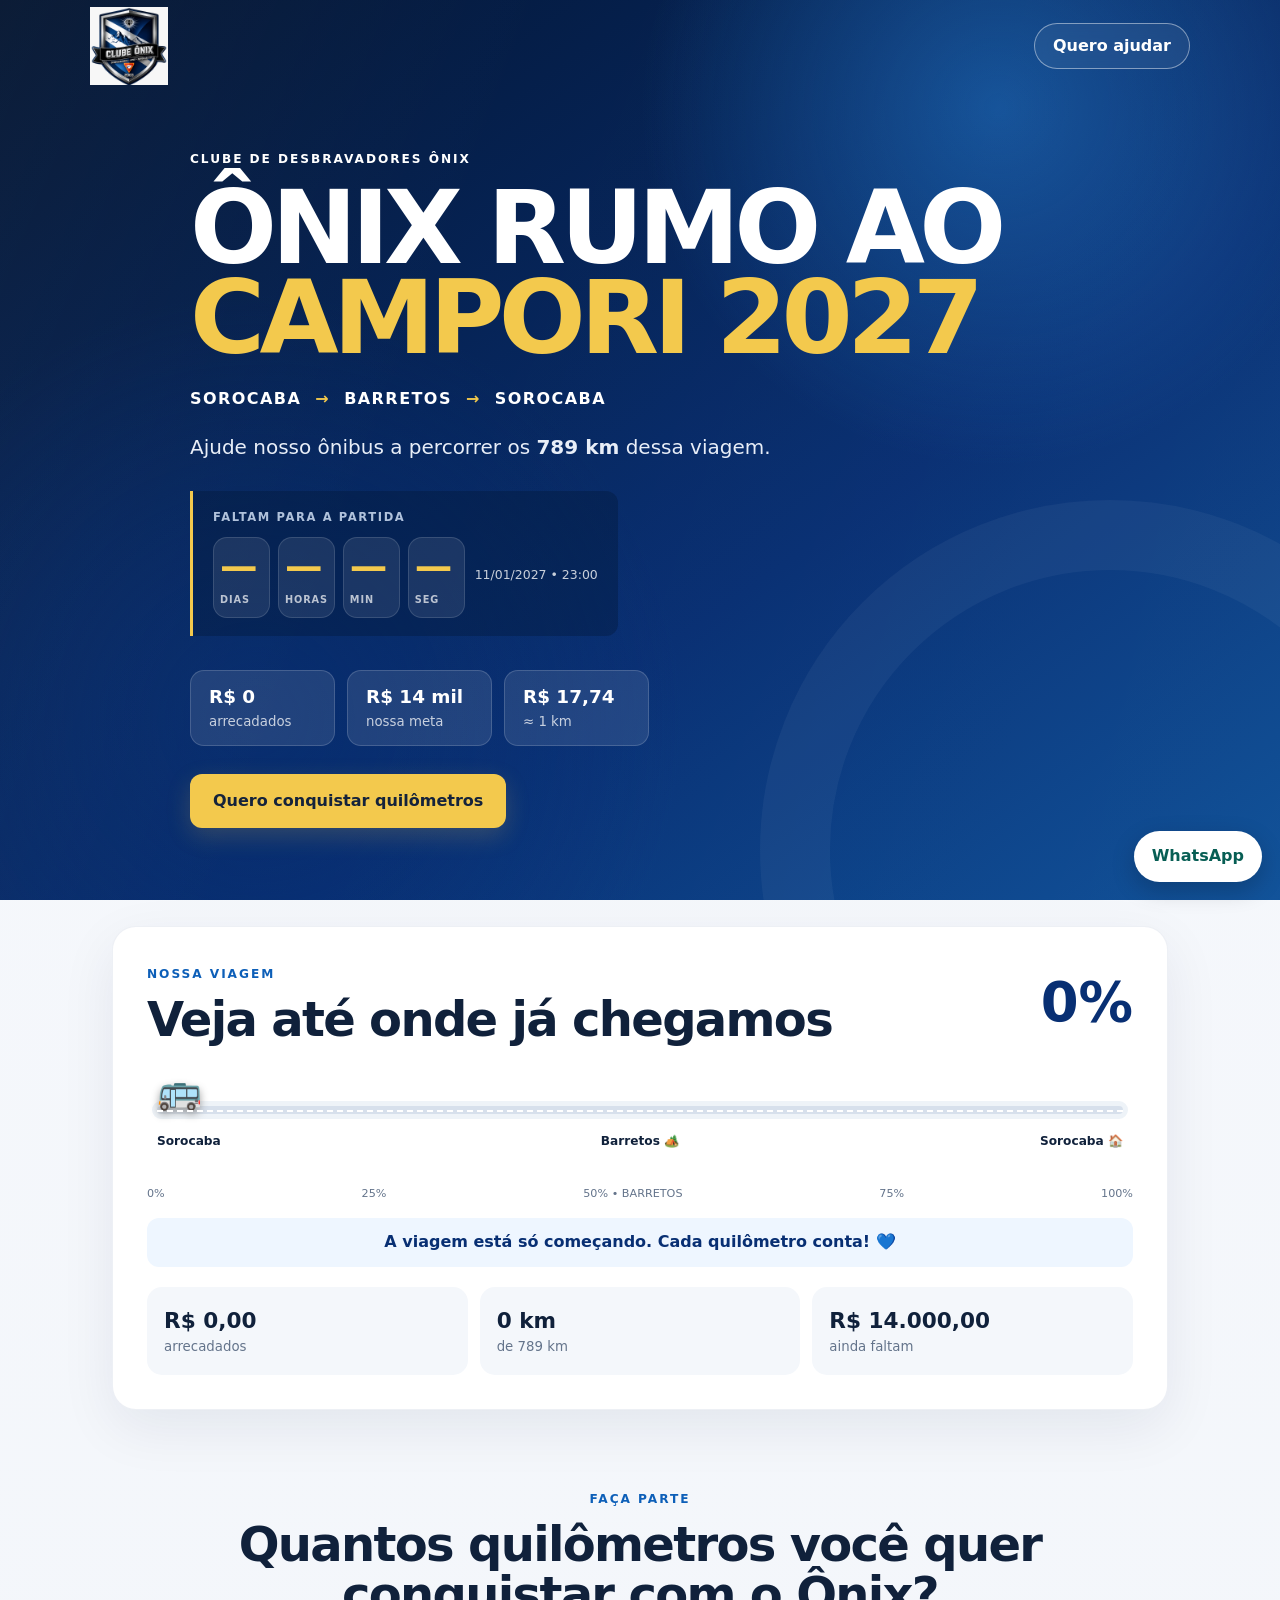
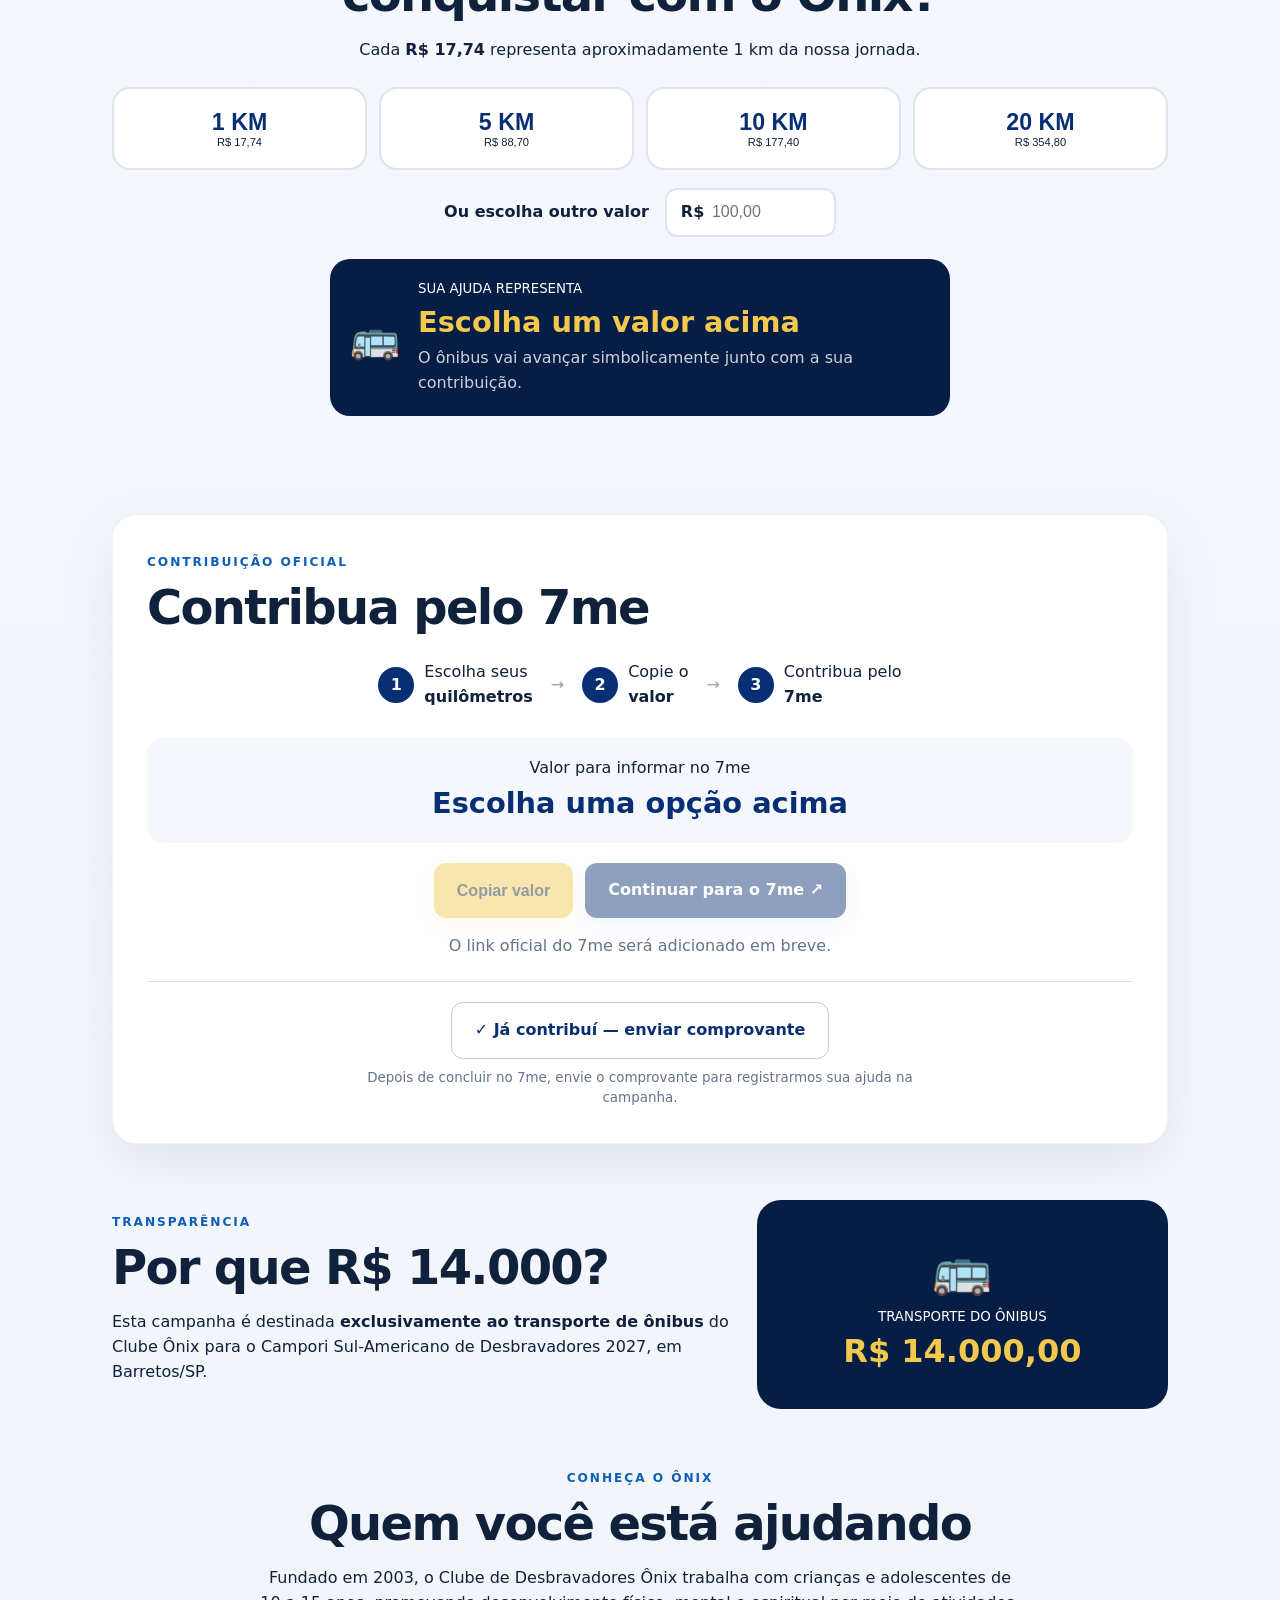
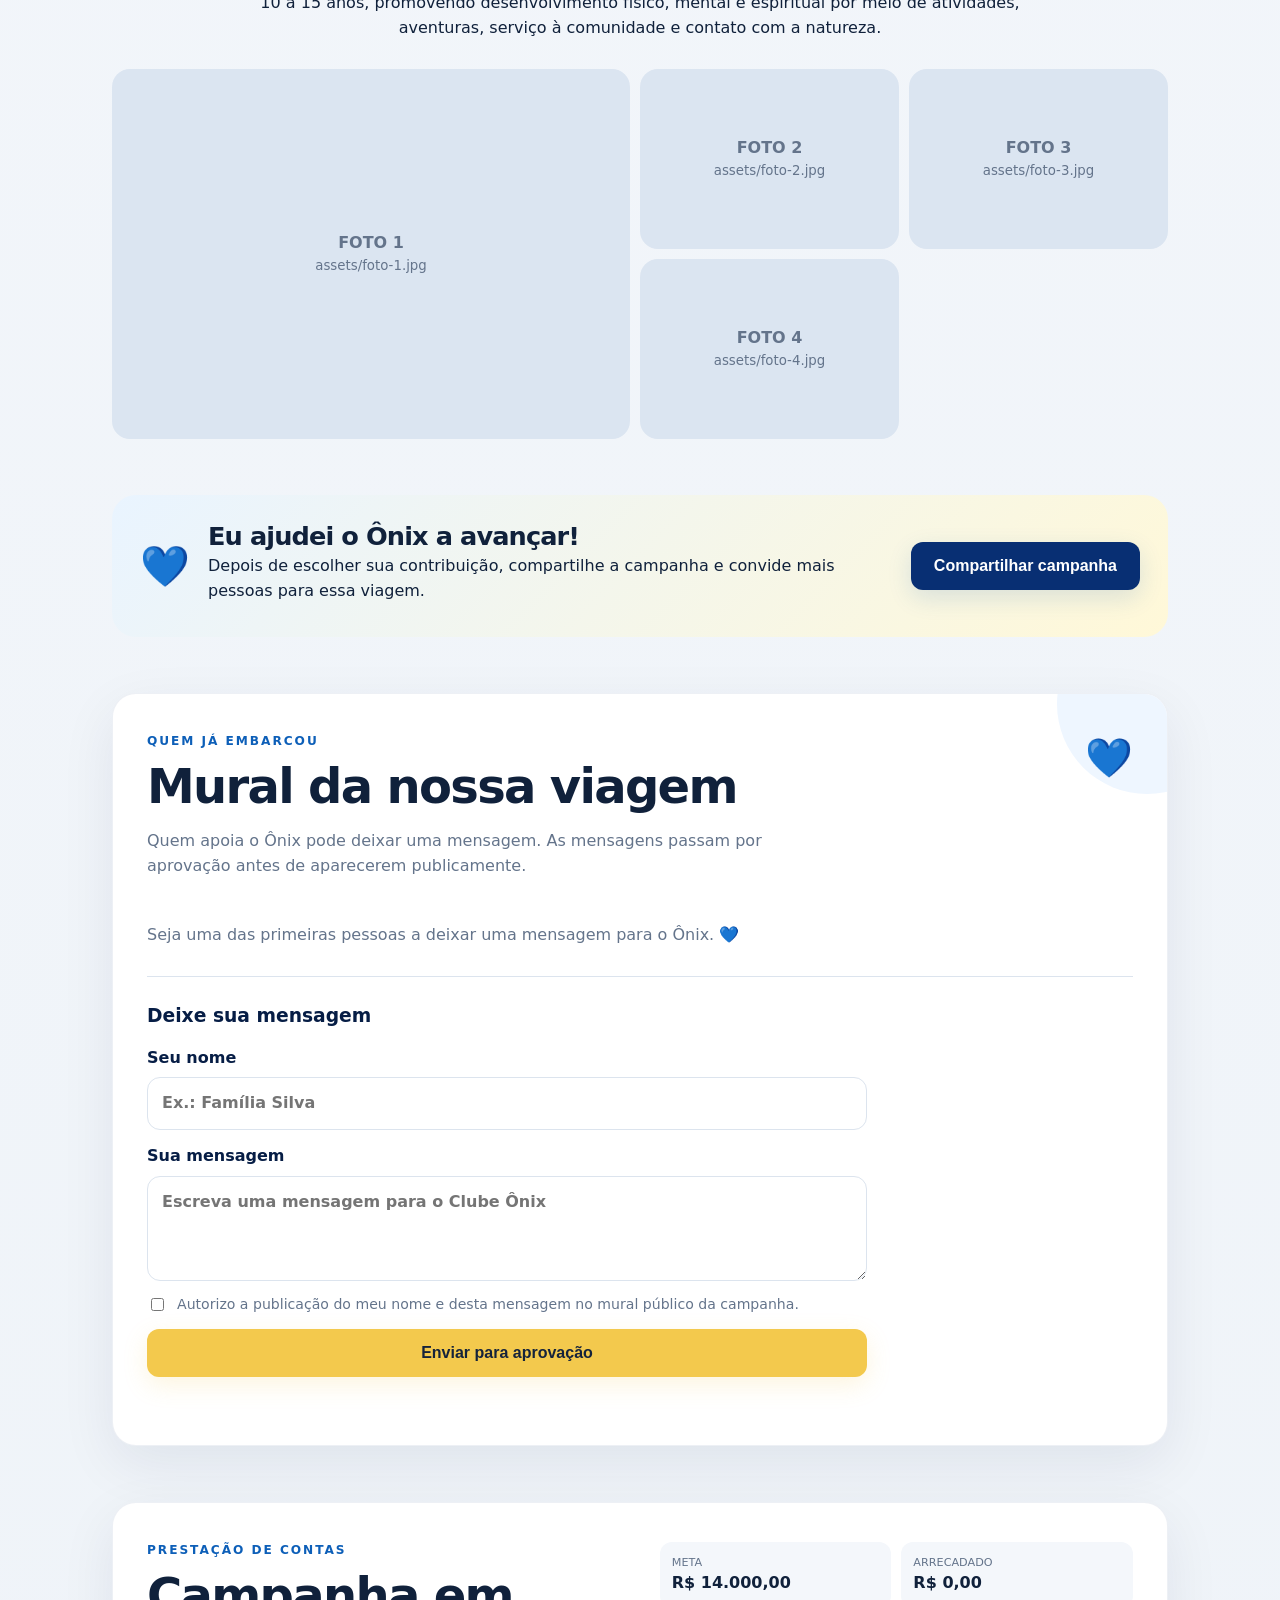
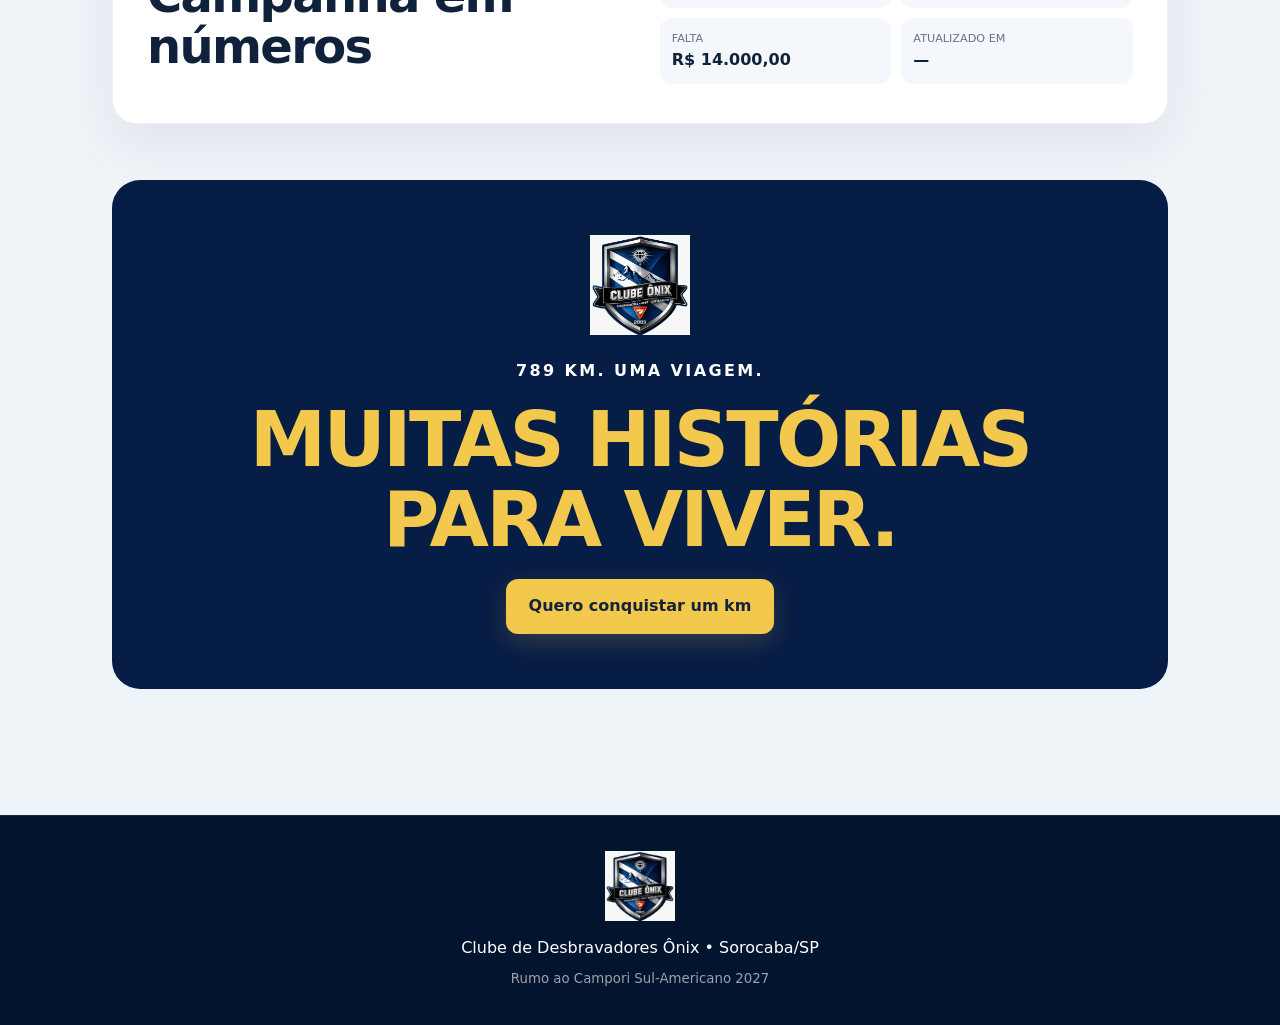
==== index.html @ e4b7aebc "Add files via upload" ====
<!doctype html>
<html lang="pt-BR"><head><meta charset="utf-8"><meta name="viewport" content="width=device-width,initial-scale=1">
<title>Ônix Rumo ao Campori 2027</title><meta name="description" content="Ajude o Clube de Desbravadores Ônix a conquistar os 789 km da viagem para o Campori Sul-Americano 2027.">
<meta property="og:title" content="Ônix Rumo ao Campori 2027"><meta property="og:description" content="Ajude nosso ônibus a conquistar 789 km até o Campori 2027."><meta property="og:type" content="website">
<link rel="stylesheet" href="style.css"></head><body>
<header class="hero">
  <nav><img src="assets/logo-onix.png" class="nav-logo" alt="Logo Clube Ônix"><a href="#ajudar" class="mini-btn">Quero ajudar</a></nav>
  <div class="hero-content"><p class="eyebrow">CLUBE DE DESBRAVADORES ÔNIX</p><h1>ÔNIX RUMO AO<br><span>CAMPORI 2027</span></h1><p class="route">SOROCABA <b>→</b> BARRETOS <b>→</b> SOROCABA</p><p class="lead">Ajude nosso ônibus a percorrer os <strong>789 km</strong> dessa viagem.</p>
  <div class="countdown countdown-live" aria-label="Contagem regressiva para a partida"><span>FALTAM PARA A PARTIDA</span><div class="countdown-grid"><div><strong id="countDays">—</strong><small>DIAS</small></div><div><strong id="countHours">—</strong><small>HORAS</small></div><div><strong id="countMinutes">—</strong><small>MIN</small></div><div><strong id="countSeconds">—</strong><small>SEG</small></div></div><p id="departureLabel">11/01/2027 • 23:00</p></div>
  <div class="hero-numbers"><div><strong id="heroRaised">R$ 0</strong><small>arrecadados</small></div><div><strong>R$ 14 mil</strong><small>nossa meta</small></div><div><strong>R$ 17,74</strong><small>≈ 1 km</small></div></div>
  <a class="btn" href="#ajudar">Quero conquistar quilômetros</a></div>
</header>
<main>
<section class="card journey"><div class="section-head"><div><span class="tag">NOSSA VIAGEM</span><h2>Veja até onde já chegamos</h2></div><strong id="pctBig">0%</strong></div>
  <div class="road-wrap"><div class="road"><div id="roadFill" class="road-fill"></div><span id="bus" class="bus">🚌</span><span class="pin start">Sorocaba</span><span class="pin middle">Barretos 🏕️</span><span class="pin end">Sorocaba 🏠</span></div></div>
  <div class="milestones"><span>0%</span><span>25%</span><span>50% • BARRETOS</span><span>75%</span><span>100%</span></div>
  <p id="milestoneMessage" class="milestone-message">A viagem está só começando. Cada quilômetro conta! 💙</p>
  <div class="stats"><div><b id="raised">R$ 0,00</b><small>arrecadados</small></div><div><b id="km">0 km</b><small>de 789 km</small></div><div><b id="remaining">R$ 14.000,00</b><small>ainda faltam</small></div></div>
</section>

<section id="ajudar" class="help"><span class="tag">FAÇA PARTE</span><h2>Quantos quilômetros você quer conquistar com o Ônix?</h2><p>Cada <strong>R$ 17,74</strong> representa aproximadamente 1 km da nossa jornada.</p>
<div class="options"><button data-value="17.74" data-km="1"><b>1 KM</b><small>R$ 17,74</small></button><button data-value="88.70" data-km="5"><b>5 KM</b><small>R$ 88,70</small></button><button data-value="177.40" data-km="10"><b>10 KM</b><small>R$ 177,40</small></button><button data-value="354.80" data-km="20"><b>20 KM</b><small>R$ 354,80</small></button></div>
<label class="custom-label">Ou escolha outro valor <span class="input-money">R$ <input id="custom" inputmode="decimal" type="number" min="1" step="0.01" placeholder="100,00"></span></label>
<div id="impactBox" class="impact-box"><span>🚌</span><div><small>SUA AJUDA REPRESENTA</small><strong id="impact">Escolha um valor acima</strong><p id="impactText">O ônibus vai avançar simbolicamente junto com a sua contribuição.</p></div></div>
</section>

<section class="card contribution"><span class="tag">CONTRIBUIÇÃO OFICIAL</span><h2>Contribua pelo 7me</h2><div class="three-steps"><div><b>1</b><span>Escolha seus<br><strong>quilômetros</strong></span></div><i>→</i><div><b>2</b><span>Copie o<br><strong>valor</strong></span></div><i>→</i><div><b>3</b><span>Contribua pelo<br><strong>7me</strong></span></div></div>
<div class="selected-contribution"><span>Valor para informar no 7me</span><strong id="selectedValue">Escolha uma opção acima</strong></div>
<div class="action-row"><button class="btn disabled" id="copyValue" disabled>Copiar valor</button><a class="btn secondary disabled-link" id="go7me" href="#" aria-disabled="true">Continuar para o 7me ↗</a></div><p id="sevenMeNotice" class="muted">O link oficial do 7me será adicionado em breve.</p>
<div class="post-contribution"><a class="btn proof-btn" id="proof" target="_blank">✓ Já contribuí — enviar comprovante</a><p>Depois de concluir no 7me, envie o comprovante para registrarmos sua ajuda na campanha.</p></div>
</section>

<section class="why"><div><span class="tag">TRANSPARÊNCIA</span><h2>Por que R$ 14.000?</h2><p>Esta campanha é destinada <strong>exclusivamente ao transporte de ônibus</strong> do Clube Ônix para o Campori Sul-Americano de Desbravadores 2027, em Barretos/SP.</p></div><div class="goal"><span>🚌</span><small>TRANSPORTE DO ÔNIBUS</small><strong>R$ 14.000,00</strong></div></section>

<section class="about"><span class="tag">CONHEÇA O ÔNIX</span><h2>Quem você está ajudando</h2><p>Fundado em 2003, o Clube de Desbravadores Ônix trabalha com crianças e adolescentes de 10 a 15 anos, promovendo desenvolvimento físico, mental e espiritual por meio de atividades, aventuras, serviço à comunidade e contato com a natureza.</p>
<div class="gallery">
  <figure><div class="photo-placeholder">FOTO 1<br><small>assets/foto-1.jpg</small></div><img src="assets/foto-1.jpg" alt="Atividade do Clube Ônix" onerror="this.style.display='none'"></figure>
  <figure><div class="photo-placeholder">FOTO 2<br><small>assets/foto-2.jpg</small></div><img src="assets/foto-2.jpg" alt="Desbravadores do Clube Ônix" onerror="this.style.display='none'"></figure>
  <figure><div class="photo-placeholder">FOTO 3<br><small>assets/foto-3.jpg</small></div><img src="assets/foto-3.jpg" alt="Momento do Clube Ônix" onerror="this.style.display='none'"></figure>
  <figure><div class="photo-placeholder">FOTO 4<br><small>assets/foto-4.jpg</small></div><img src="assets/foto-4.jpg" alt="Clube Ônix em atividade" onerror="this.style.display='none'"></figure>
</div></section>

<section class="share-card"><span>💙</span><div><h2>Eu ajudei o Ônix a avançar!</h2><p id="shareHelpText">Depois de escolher sua contribuição, compartilhe a campanha e convide mais pessoas para essa viagem.</p></div><button id="shareHelp" class="btn secondary">Compartilhar campanha</button></section>

<section class="supporters card"><div class="supporters-head"><div><span class="tag">QUEM JÁ EMBARCOU</span><h2>Mural da nossa viagem</h2><p>Quem apoia o Ônix pode deixar uma mensagem. As mensagens passam por aprovação antes de aparecerem publicamente.</p></div><span class="supporters-heart">💙</span></div>
<div id="supportersList" class="message-wall"></div><p id="supportersEmpty" class="muted supporters-empty">Seja uma das primeiras pessoas a deixar uma mensagem para o Ônix. 💙</p>
<div class="wall-form-wrap"><h3>Deixe sua mensagem</h3><form id="supporterForm" class="wall-form"><label>Seu nome<input id="supporterName" maxlength="60" required placeholder="Ex.: Família Silva"></label><label>Sua mensagem<textarea id="supporterMessage" maxlength="280" required placeholder="Escreva uma mensagem para o Clube Ônix"></textarea></label><label class="consent"><input id="supporterConsent" type="checkbox" required><span>Autorizo a publicação do meu nome e desta mensagem no mural público da campanha.</span></label><button class="btn" id="sendSupporterMessage" type="submit">Enviar para aprovação</button><p id="wallStatus" class="muted" role="status"></p></form></div></section>

<section class="accountability card"><div><span class="tag">PRESTAÇÃO DE CONTAS</span><h2>Campanha em números</h2></div><div class="account-grid"><p><small>META</small><b>R$ 14.000,00</b></p><p><small>ARRECADADO</small><b id="accountRaised">R$ 0,00</b></p><p><small>FALTA</small><b id="accountRemaining">R$ 14.000,00</b></p><p><small>ATUALIZADO EM</small><b id="updatedAt">—</b></p></div></section>

<section class="final"><img src="assets/logo-onix.png" alt="Logo Ônix"><p>789 KM. UMA VIAGEM.</p><h2>MUITAS HISTÓRIAS<br>PARA VIVER.</h2><a class="btn" href="#ajudar">Quero conquistar um km</a></section>
</main>
<footer><img src="assets/logo-onix.png" alt="Logo Ônix"><p>Clube de Desbravadores Ônix • Sorocaba/SP</p><a id="instagramLink" target="_blank"></a><small>Rumo ao Campori Sul-Americano 2027</small></footer>
<a class="sticky-help" href="#ajudar">🚌 Ajudar o Ônix</a><a id="wa" class="wa" target="_blank" aria-label="Falar pelo WhatsApp">WhatsApp</a>
<script src="config.js"></script><script src="script.js"></script></body></html>
---- style.css ----
:root{--blue:#082f73;--blue2:#0d5fb8;--navy:#061d45;--gold:#f3c94d;--bg:#f4f7fb;--text:#10213b;--muted:#64748b;--white:#fff;--radius:24px}*{box-sizing:border-box}html{scroll-behavior:smooth}body{margin:0;font-family:Inter,system-ui,-apple-system,Segoe UI,sans-serif;color:var(--text);background:var(--bg);line-height:1.55}a{text-decoration:none;color:inherit}.hero{min-height:680px;background:radial-gradient(circle at 80% 20%,#1672c9 0,transparent 32%),linear-gradient(145deg,var(--navy),var(--blue));color:#fff;padding:0 6% 72px;overflow:hidden;position:relative}.hero:after{content:"";position:absolute;width:560px;height:560px;border:70px solid rgba(255,255,255,.045);border-radius:50%;right:-180px;bottom:-300px}.hero nav{max-width:1100px;margin:auto;height:92px;display:flex;align-items:center;justify-content:space-between;position:relative;z-index:2}.nav-logo{width:78px;height:78px;object-fit:contain}.mini-btn{border:1px solid rgba(255,255,255,.45);padding:10px 18px;border-radius:999px;font-weight:700}.hero-content{max-width:1100px;margin:58px auto 0;position:relative;z-index:2}.eyebrow,.tag{font-size:.76rem;letter-spacing:.16em;font-weight:900}.hero h1{font-size:clamp(3rem,8vw,6.5rem);line-height:.88;margin:14px 0 24px;letter-spacing:-.055em}.hero h1 span{color:var(--gold)}.route{font-weight:800;letter-spacing:.09em}.route b{color:var(--gold);padding:0 7px}.lead{font-size:1.25rem;max-width:600px}.hero-numbers{display:flex;gap:12px;margin:28px 0;flex-wrap:wrap}.hero-numbers div{background:rgba(255,255,255,.1);border:1px solid rgba(255,255,255,.16);padding:12px 18px;border-radius:14px;min-width:145px}.hero-numbers strong,.hero-numbers small{display:block}.hero-numbers strong{font-size:1.15rem}.hero-numbers small{opacity:.75}.btn{display:inline-flex;justify-content:center;align-items:center;border:0;background:var(--gold);color:#15233b;padding:15px 23px;border-radius:12px;font-weight:900;cursor:pointer;font-size:1rem;transition:.2s}.btn:hover{transform:translateY(-2px)}.secondary{background:var(--blue);color:#fff}main{max-width:1100px;margin:-30px auto 0;padding:0 22px 70px;position:relative;z-index:3}section{margin:56px 0}.card{background:#fff;border-radius:var(--radius);padding:34px;box-shadow:0 12px 40px rgba(6,29,69,.08)}h2{font-size:clamp(1.9rem,4vw,3rem);line-height:1.05;margin:8px 0 18px;letter-spacing:-.035em}.tag{color:var(--blue2)}.section-head{display:flex;justify-content:space-between;gap:20px;align-items:flex-start}.section-head h2{margin-bottom:0}#pctBig{font-size:3.4rem;color:var(--blue)}.road-wrap{padding:55px 5px 36px}.road{height:18px;background:#d7e0ec;border-radius:20px;position:relative;border:5px solid #eef3f8}.road:after{content:"";position:absolute;left:0;right:0;top:50%;border-top:2px dashed #fff}.road-fill{height:100%;width:0;background:linear-gradient(90deg,var(--blue2),var(--gold));border-radius:20px;transition:width 1s}.bus{font-size:36px;position:absolute;top:-43px;left:0;transition:left 1s;filter:drop-shadow(0 4px 4px #999)}.pin{position:absolute;top:26px;font-size:.76rem;font-weight:800;white-space:nowrap}.pin.start{left:0}.pin.middle{left:50%;transform:translateX(-50%)}.pin.end{right:0}.milestones{display:flex;justify-content:space-between;color:var(--muted);font-size:.7rem;margin-top:30px}.milestone-message{text-align:center;background:#eef6ff;color:var(--blue);padding:12px;border-radius:12px;font-weight:800}.stats{display:grid;grid-template-columns:repeat(3,1fr);gap:12px;margin-top:20px}.stats div{background:var(--bg);padding:17px;border-radius:15px}.stats b,.stats small{display:block}.stats b{font-size:1.35rem}.stats small{color:var(--muted)}.help{text-align:center;padding:20px 0}.help>p{max-width:680px;margin:0 auto 25px}.options{display:grid;grid-template-columns:repeat(4,1fr);gap:12px}.options button{background:#fff;border:2px solid #dce5f0;border-radius:18px;padding:20px 10px;cursor:pointer;color:var(--text)}.options button:hover,.options button.selected{border-color:var(--blue2);background:#edf6ff}.options b,.options small{display:block}.options b{font-size:1.45rem;color:var(--blue)}.custom-label{display:flex;justify-content:center;align-items:center;gap:16px;margin:18px auto;font-weight:700}.input-money{background:#fff;border:2px solid #dce5f0;padding:10px 14px;border-radius:12px}.input-money input{border:0;outline:0;font-size:1rem;width:110px}.impact-box{max-width:620px;margin:22px auto;background:var(--navy);color:#fff;border-radius:20px;padding:20px;display:flex;text-align:left;gap:18px;align-items:center}.impact-box>span{font-size:2.5rem}.impact-box small,.impact-box strong{display:block}.impact-box strong{font-size:1.8rem;color:var(--gold)}.impact-box p{margin:2px 0 0;opacity:.8}.three-steps{display:flex;align-items:center;justify-content:center;gap:18px;margin:28px 0}.three-steps div{display:flex;gap:10px;align-items:center}.three-steps b{width:36px;height:36px;border-radius:50%;display:grid;place-items:center;background:var(--blue);color:#fff}.three-steps i{font-style:normal;color:#94a3b8}.selected-contribution{text-align:center;background:var(--bg);padding:18px;border-radius:16px;margin:20px 0}.selected-contribution span,.selected-contribution strong{display:block}.selected-contribution strong{font-size:1.8rem;color:var(--blue)}.action-row{display:flex;gap:12px;justify-content:center}.disabled,.disabled-link{opacity:.45;pointer-events:none}.muted{color:var(--muted);text-align:center}.text-link{display:block;text-align:center;color:var(--blue2);font-weight:800;margin-top:18px}.why{display:grid;grid-template-columns:1.5fr 1fr;gap:28px;align-items:center}.goal{background:var(--navy);color:#fff;padding:32px;border-radius:24px;text-align:center}.goal span,.goal small,.goal strong{display:block}.goal span{font-size:3rem}.goal strong{font-size:2rem;color:var(--gold)}.about{text-align:center}.about>p{max-width:760px;margin:0 auto 28px}.gallery{display:grid;grid-template-columns:2fr 1fr 1fr;grid-template-rows:180px 180px;gap:10px}.gallery figure{margin:0;position:relative;overflow:hidden;border-radius:18px;background:#dbe5f1}.gallery figure:first-child{grid-row:1/3}.gallery img{width:100%;height:100%;object-fit:cover;position:absolute;inset:0}.photo-placeholder{height:100%;display:grid;place-items:center;align-content:center;color:#64748b;font-weight:900}.photo-placeholder small{font-weight:500}.share-card{background:linear-gradient(135deg,#e9f4ff,#fff8d8);border-radius:24px;padding:28px;display:grid;grid-template-columns:auto 1fr auto;gap:18px;align-items:center}.share-card>span{font-size:2.5rem}.share-card h2{font-size:1.6rem;margin:0}.share-card p{margin:5px 0}.accountability{display:flex;justify-content:space-between;gap:30px;align-items:center}.account-grid{display:grid;grid-template-columns:repeat(2,1fr);gap:10px;min-width:48%}.account-grid p{background:var(--bg);padding:12px;border-radius:12px;margin:0}.account-grid small,.account-grid b{display:block}.account-grid small{color:var(--muted);font-size:.7rem}.final{text-align:center;background:var(--navy);color:#fff;border-radius:28px;padding:55px 20px}.final img{width:100px}.final p{letter-spacing:.15em;font-weight:800}.final h2{font-size:clamp(2.5rem,6vw,5rem);color:var(--gold)}footer{text-align:center;background:#03142f;color:#fff;padding:35px 20px}footer img{width:70px}footer p{margin:8px}footer a{color:var(--gold);font-weight:700}footer small{display:block;margin-top:8px;opacity:.6}.wa{position:fixed;right:18px;bottom:18px;background:#fff;color:#075e54;border-radius:999px;padding:13px 18px;font-weight:900;box-shadow:0 8px 25px #0003;z-index:20}@media(max-width:700px){.hero{min-height:650px;padding:0 20px 58px}.hero nav{height:80px}.nav-logo{width:64px;height:64px}.hero-content{margin-top:35px}.hero h1{font-size:3.4rem}.hero-numbers{display:grid;grid-template-columns:1fr 1fr}.hero-numbers div:last-child{grid-column:1/3}.card{padding:22px}main{padding:0 14px 55px}.section-head{align-items:center}#pctBig{font-size:2.2rem}.stats{grid-template-columns:1fr}.milestones span:nth-child(2),.milestones span:nth-child(4){display:none}.options{grid-template-columns:1fr 1fr}.custom-label{flex-direction:column;gap:8px}.three-steps{gap:7px}.three-steps i{display:none}.three-steps div{flex-direction:column;gap:5px;text-align:center;font-size:.75rem}.action-row{flex-direction:column}.why{grid-template-columns:1fr}.gallery{grid-template-columns:1fr 1fr;grid-template-rows:220px 150px 150px}.gallery figure:first-child{grid-column:1/3;grid-row:auto}.share-card{grid-template-columns:auto 1fr}.share-card .btn{grid-column:1/3}.accountability{display:block}.account-grid{margin-top:20px}.route{font-size:.8rem}.pin{font-size:.62rem}.wa{font-size:.85rem}}
@media(prefers-reduced-motion:reduce){*{scroll-behavior:auto!important;transition:none!important}}

/* V3 — acabamento elegante, contagem regressiva e mural */
:root{--ink:#0b1730;--line:#dce4ee;--soft:#f8fafc}
body{background:linear-gradient(180deg,#f6f8fc 0%,#eef3f8 100%)}
.hero{background:radial-gradient(circle at 78% 12%,rgba(33,121,205,.52),transparent 28%),radial-gradient(circle at 20% 80%,rgba(8,47,115,.65),transparent 34%),linear-gradient(145deg,#03142f,#082f73 62%,#0c4f98)}
.hero:before{content:"";position:absolute;inset:0;background:linear-gradient(110deg,rgba(255,255,255,.035),transparent 35%,rgba(255,255,255,.025));pointer-events:none}
.hero-content{max-width:900px}.hero h1{max-width:850px}.lead{color:#e8eef8}.mini-btn{backdrop-filter:blur(8px);background:rgba(255,255,255,.06)}
.countdown{display:inline-grid;grid-template-columns:auto auto;align-items:baseline;column-gap:10px;margin:8px 0 6px;padding:11px 16px;border-left:3px solid var(--gold);background:rgba(3,20,47,.32);border-radius:0 12px 12px 0}.countdown span{grid-column:1/3;font-size:.64rem;letter-spacing:.18em;font-weight:900;color:#dbeafe}.countdown strong{font-size:2rem;line-height:1;color:var(--gold)}.countdown small{font-weight:700;color:#fff}
.card{border:1px solid rgba(8,47,115,.07);box-shadow:0 18px 55px rgba(6,29,69,.075)}
.btn{box-shadow:0 8px 24px rgba(243,201,77,.18)}.secondary{box-shadow:0 8px 24px rgba(13,95,184,.14)}
.post-contribution{margin-top:22px;padding-top:20px;border-top:1px solid var(--line);text-align:center}.proof-btn{background:#fff;color:var(--blue);border:1px solid #b8c9dd;box-shadow:none}.post-contribution p{font-size:.84rem;color:var(--muted);margin:9px auto 0;max-width:560px}
.supporters{overflow:hidden;position:relative}.supporters:after{content:"";position:absolute;width:180px;height:180px;border-radius:50%;background:#eef6ff;right:-70px;top:-80px;z-index:0}.supporters-head{display:flex;justify-content:space-between;align-items:flex-start;gap:20px;position:relative;z-index:1}.supporters-head p{max-width:650px;color:var(--muted);margin-bottom:0}.supporters-heart{font-size:2.4rem}.supporters-list{display:flex;flex-wrap:wrap;gap:10px;margin-top:24px;position:relative;z-index:1}.supporters-list span{padding:10px 14px;border:1px solid #d7e2ef;border-radius:999px;background:#f8fbff;font-weight:750;color:#24436d}.supporters-empty{text-align:left;margin:22px 0 0}
.sticky-help{display:none}
.why,.accountability,.share-card,.contribution{position:relative}
footer{border-top:1px solid rgba(255,255,255,.08)}
@media(max-width:700px){.countdown{margin-top:2px}.countdown strong{font-size:1.7rem}.hero{min-height:690px}.hero-numbers{margin-top:18px}.sticky-help{display:flex;position:fixed;left:14px;right:14px;bottom:12px;height:52px;align-items:center;justify-content:center;background:var(--gold);color:#13233e;border-radius:15px;font-weight:950;box-shadow:0 10px 32px rgba(3,20,47,.3);z-index:30}.wa{display:none}.supporters-head{align-items:center}.supporters-heart{font-size:2rem}footer{padding-bottom:88px}.card{border-radius:20px}.hero h1{letter-spacing:-.045em}}


/* V4 — contador ao vivo + mural colaborativo */
.countdown-live{max-width:620px;padding:18px 20px!important}
.countdown-live>span{display:block;letter-spacing:.14em;font-size:.72rem;font-weight:800;opacity:.8;margin-bottom:10px}
.countdown-grid{display:grid;grid-template-columns:repeat(4,1fr);gap:8px}
.countdown-grid>div{background:rgba(255,255,255,.09);border:1px solid rgba(255,255,255,.13);border-radius:14px;padding:10px 6px}
.countdown-grid strong{display:block;font-size:clamp(1.45rem,5vw,2.35rem);line-height:1;font-variant-numeric:tabular-nums}
.countdown-grid small{display:block;margin-top:7px;font-size:.61rem;letter-spacing:.09em;opacity:.7}
#departureLabel{margin:10px 0 0;font-size:.78rem;opacity:.78}
.message-wall{display:grid;grid-template-columns:repeat(2,minmax(0,1fr));gap:14px;margin-top:22px}
.wall-message{padding:18px;border:1px solid var(--line);border-radius:16px;background:rgba(255,255,255,.7)}
.wall-message strong{display:block;color:var(--navy);margin-bottom:7px}
.wall-message p{margin:0;line-height:1.55;color:var(--muted)}
.wall-form-wrap{margin-top:28px;padding-top:24px;border-top:1px solid var(--line)}
.wall-form-wrap h3{margin:0 0 16px;color:var(--navy)}
.wall-form{display:grid;gap:14px;max-width:720px}
.wall-form label:not(.consent){display:grid;gap:7px;font-weight:700;color:var(--navy)}
.wall-form input[type=text],.wall-form input:not([type]),.wall-form textarea{width:100%;box-sizing:border-box;border:1px solid var(--line);border-radius:13px;padding:13px 14px;font:inherit;background:#fff;color:var(--navy);outline:none}
.wall-form textarea{min-height:105px;resize:vertical}
.wall-form input:focus,.wall-form textarea:focus{border-color:#315e8d;box-shadow:0 0 0 3px rgba(49,94,141,.12)}
.consent{display:flex;gap:10px;align-items:flex-start;font-size:.88rem;line-height:1.4;color:var(--muted)}
.consent input{margin-top:3px}
#wallStatus{min-height:1.3em;margin:0}
@media(max-width:680px){.message-wall{grid-template-columns:1fr}.countdown-live{padding:14px!important}.countdown-grid{gap:5px}.countdown-grid>div{border-radius:11px;padding:9px 3px}.countdown-grid small{font-size:.52rem}}
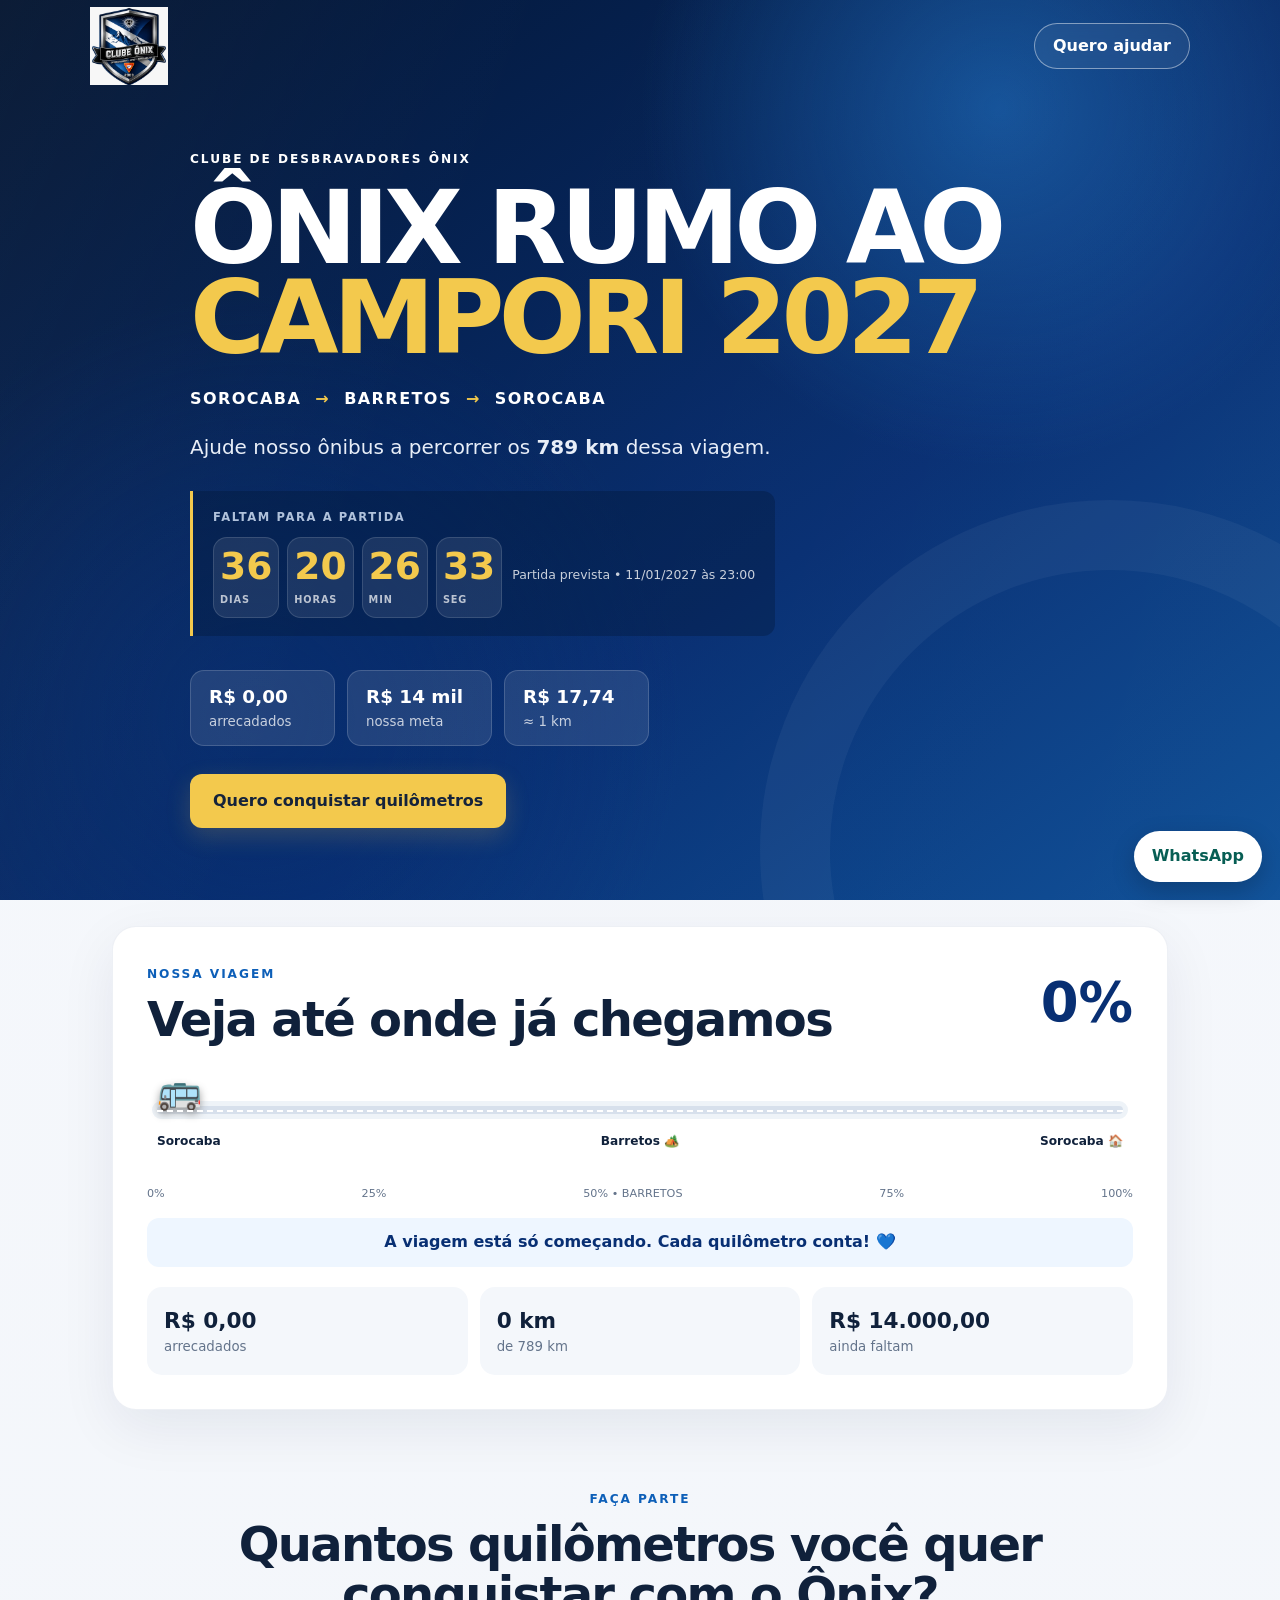
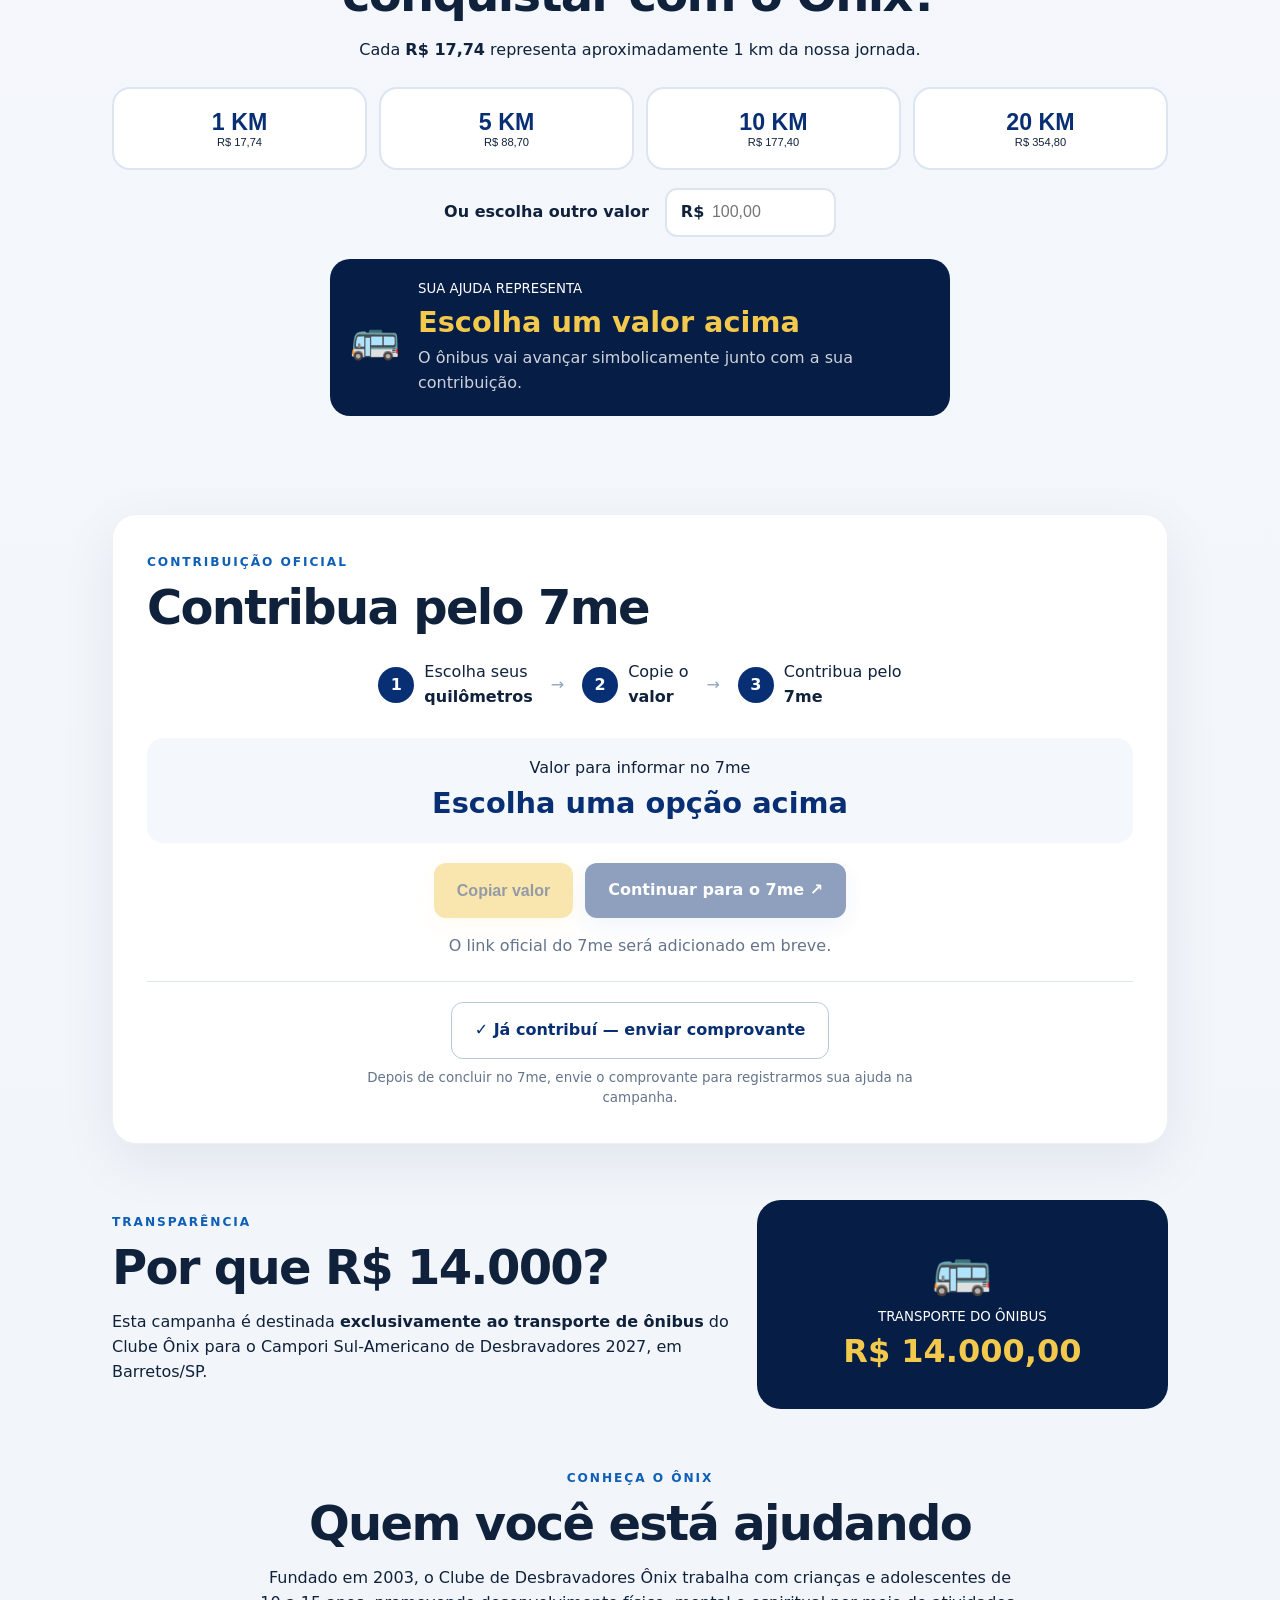
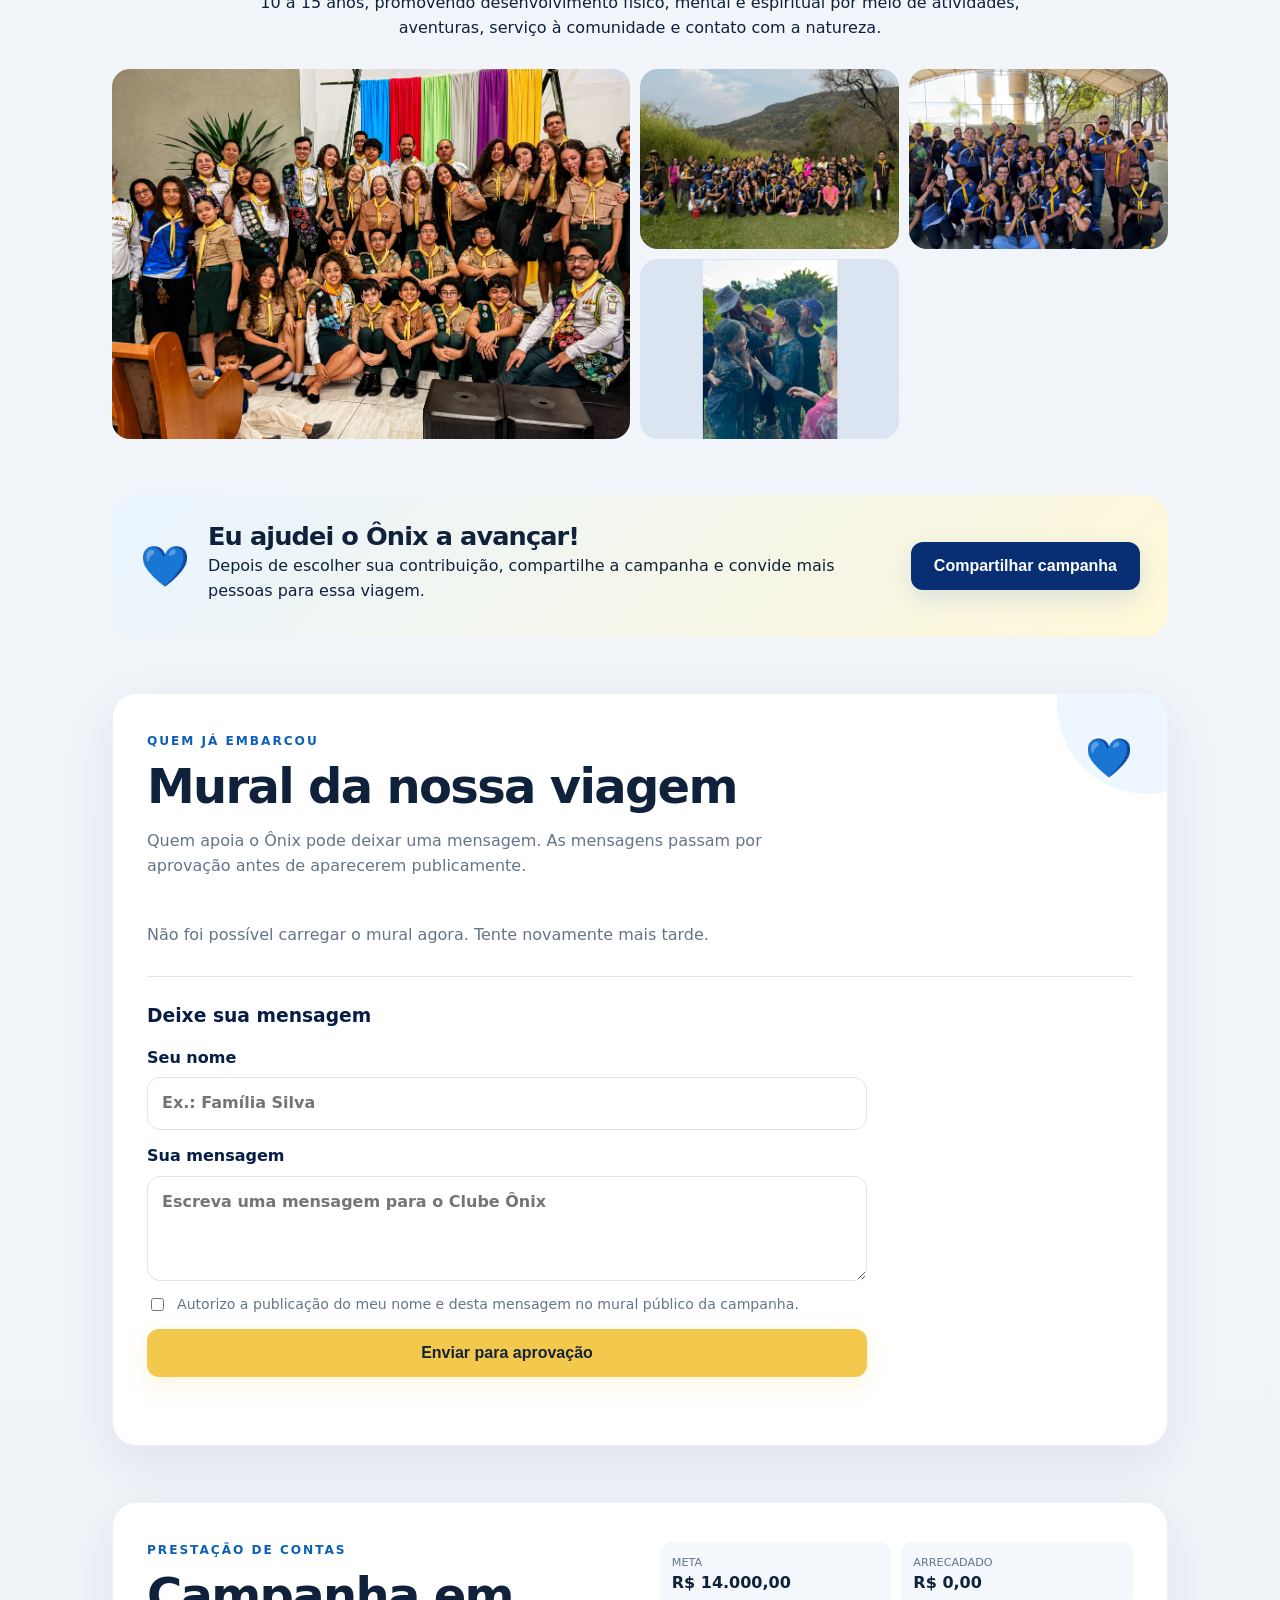
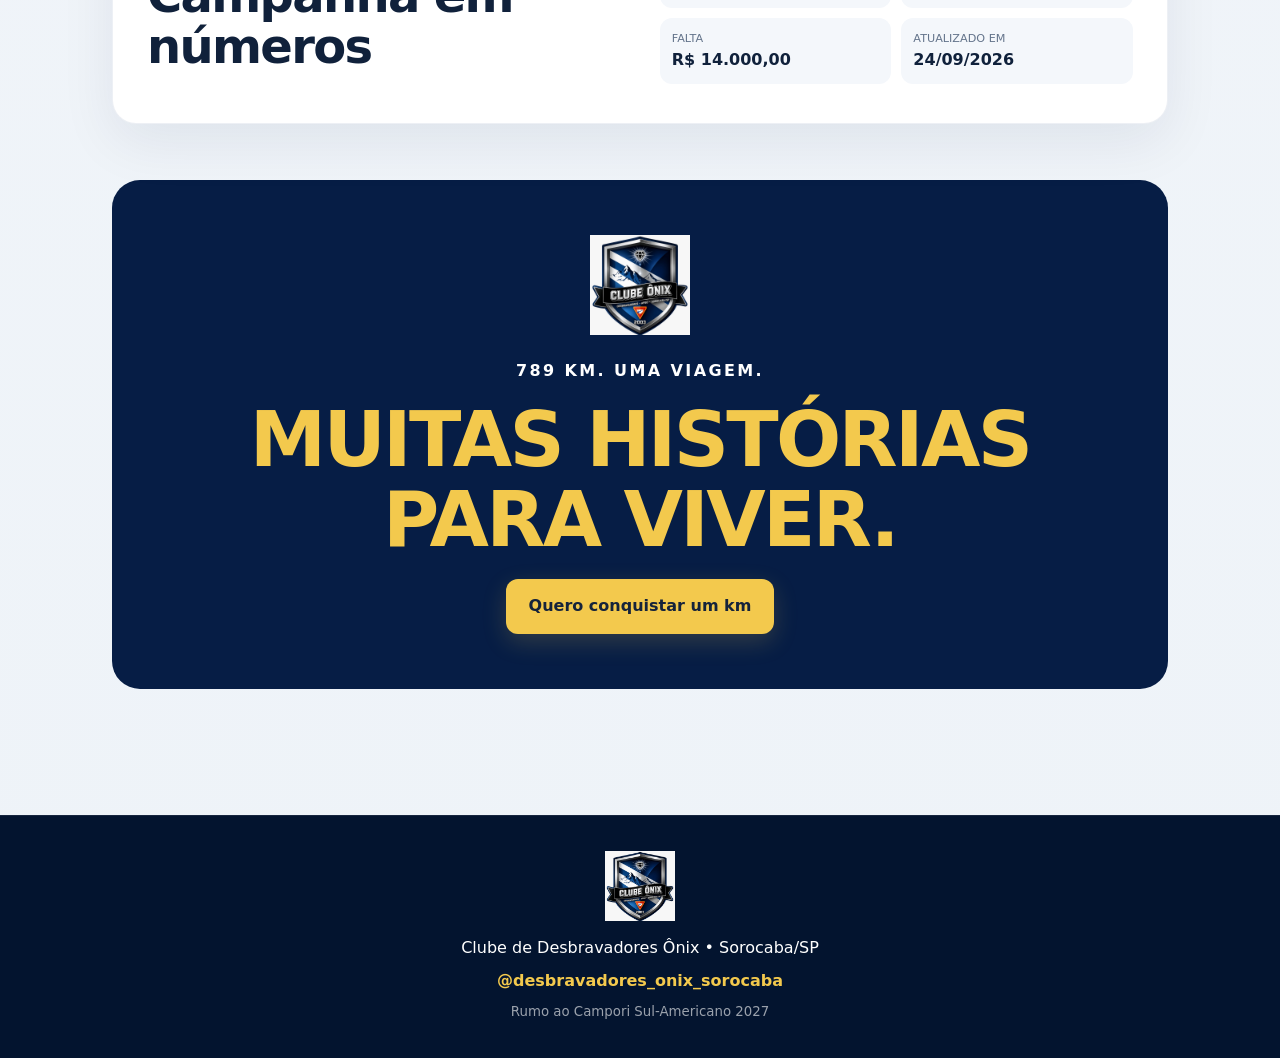
==== commit 5796e5fa: "Update index.html" ====
--- a/index.html
+++ b/index.html
@@ -34,10 +34,10 @@
 
 <section class="about"><span class="tag">CONHEÇA O ÔNIX</span><h2>Quem você está ajudando</h2><p>Fundado em 2003, o Clube de Desbravadores Ônix trabalha com crianças e adolescentes de 10 a 15 anos, promovendo desenvolvimento físico, mental e espiritual por meio de atividades, aventuras, serviço à comunidade e contato com a natureza.</p>
 <div class="gallery">
-  <figure><div class="photo-placeholder">FOTO 1<br><small>assets/foto-1.jpg</small></div><img src="assets/foto-1.jpg" alt="Atividade do Clube Ônix" onerror="this.style.display='none'"></figure>
-  <figure><div class="photo-placeholder">FOTO 2<br><small>assets/foto-2.jpg</small></div><img src="assets/foto-2.jpg" alt="Desbravadores do Clube Ônix" onerror="this.style.display='none'"></figure>
-  <figure><div class="photo-placeholder">FOTO 3<br><small>assets/foto-3.jpg</small></div><img src="assets/foto-3.jpg" alt="Momento do Clube Ônix" onerror="this.style.display='none'"></figure>
-  <figure><div class="photo-placeholder">FOTO 4<br><small>assets/foto-4.jpg</small></div><img src="assets/foto-4.jpg" alt="Clube Ônix em atividade" onerror="this.style.display='none'"></figure>
+  <figure><div class="photo-placeholder">FOTO 1<br><small>assets/foto-1.png</small></div><img src="assets/foto-1.png" alt="Atividade do Clube Ônix" onerror="this.style.display='none'"></figure>
+  <figure><div class="photo-placeholder">FOTO 2<br><small>assets/foto-2.png</small></div><img src="assets/foto-2.png" alt="Desbravadores do Clube Ônix" onerror="this.style.display='none'"></figure>
+  <figure><div class="photo-placeholder">FOTO 3<br><small>assets/foto-3.png</small></div><img src="assets/foto-3.png" alt="Momento do Clube Ônix" onerror="this.style.display='none'"></figure>
+  <figure><div class="photo-placeholder">FOTO 4<br><small>assets/foto-4.png</small></div><img src="assets/foto-4.png" alt="Clube Ônix em atividade" onerror="this.style.display='none'"></figure>
 </div></section>
 
 <section class="share-card"><span>💙</span><div><h2>Eu ajudei o Ônix a avançar!</h2><p id="shareHelpText">Depois de escolher sua contribuição, compartilhe a campanha e convide mais pessoas para essa viagem.</p></div><button id="shareHelp" class="btn secondary">Compartilhar campanha</button></section>
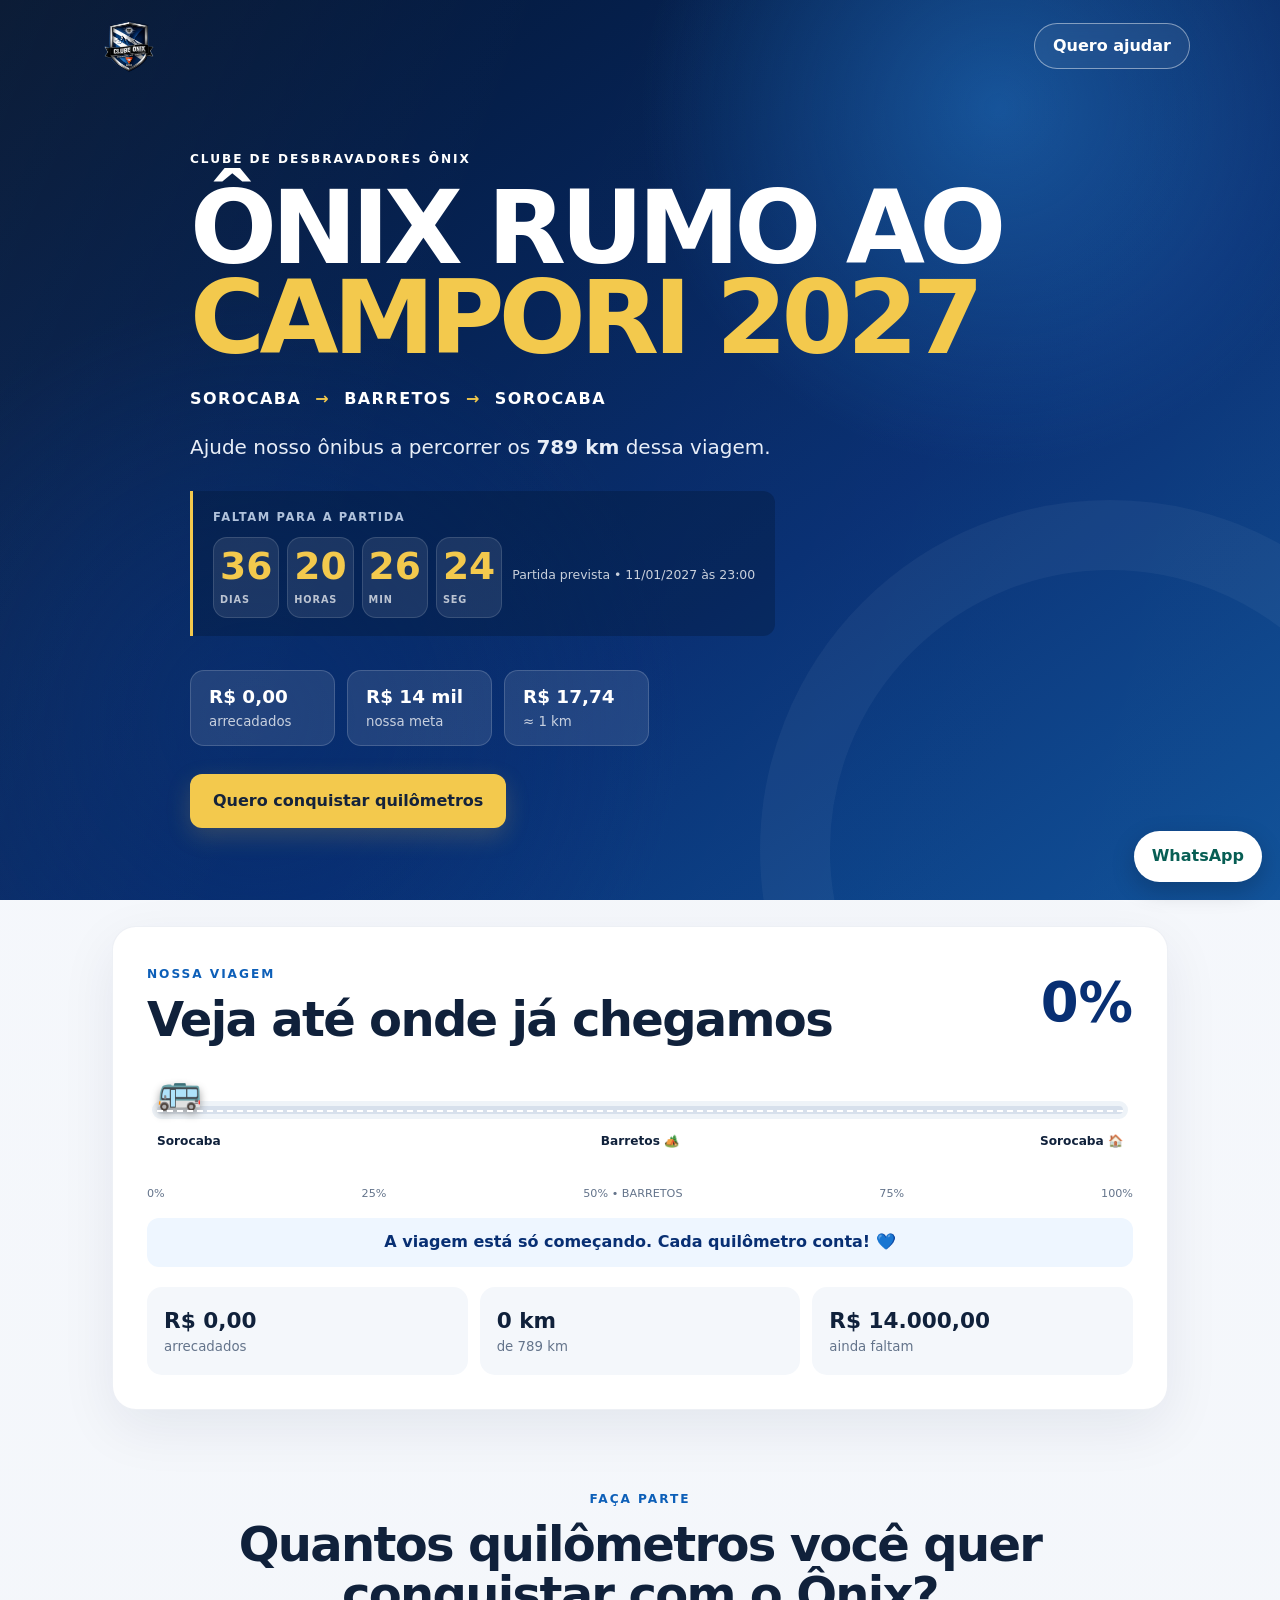
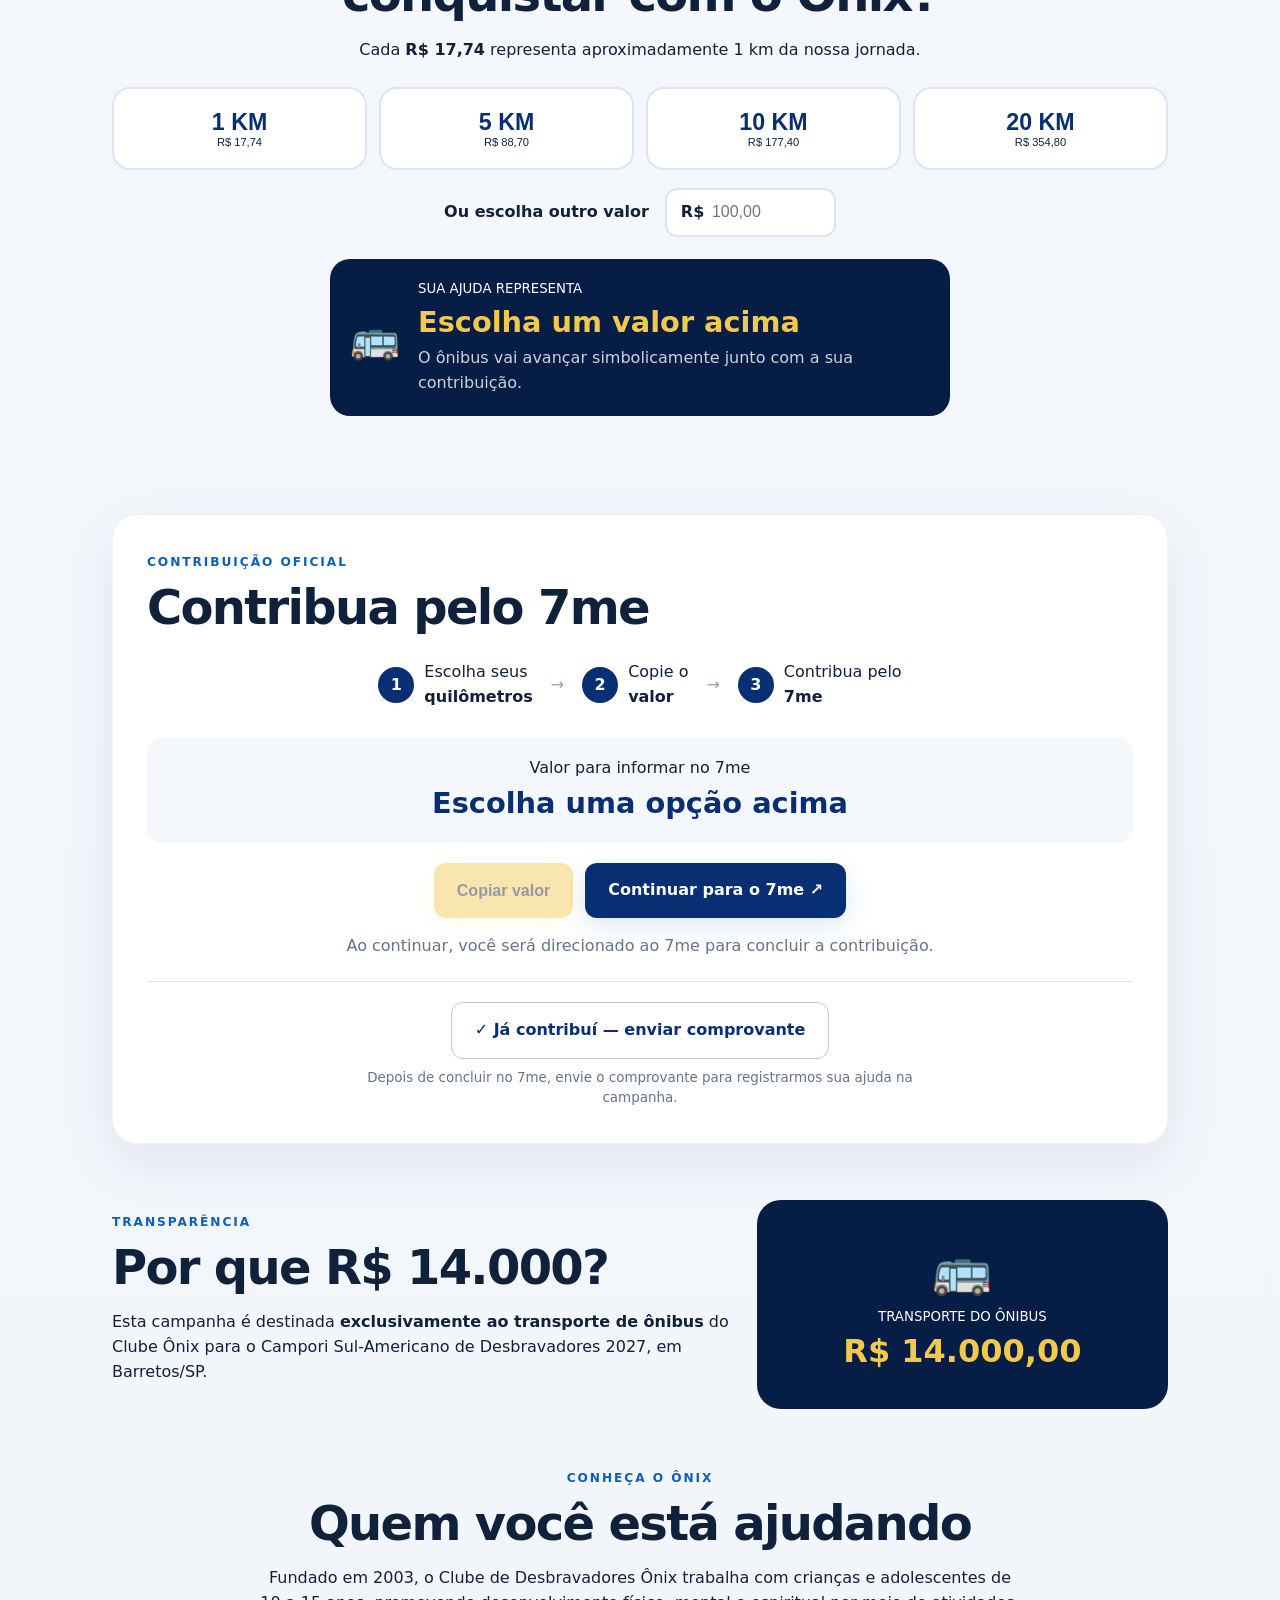
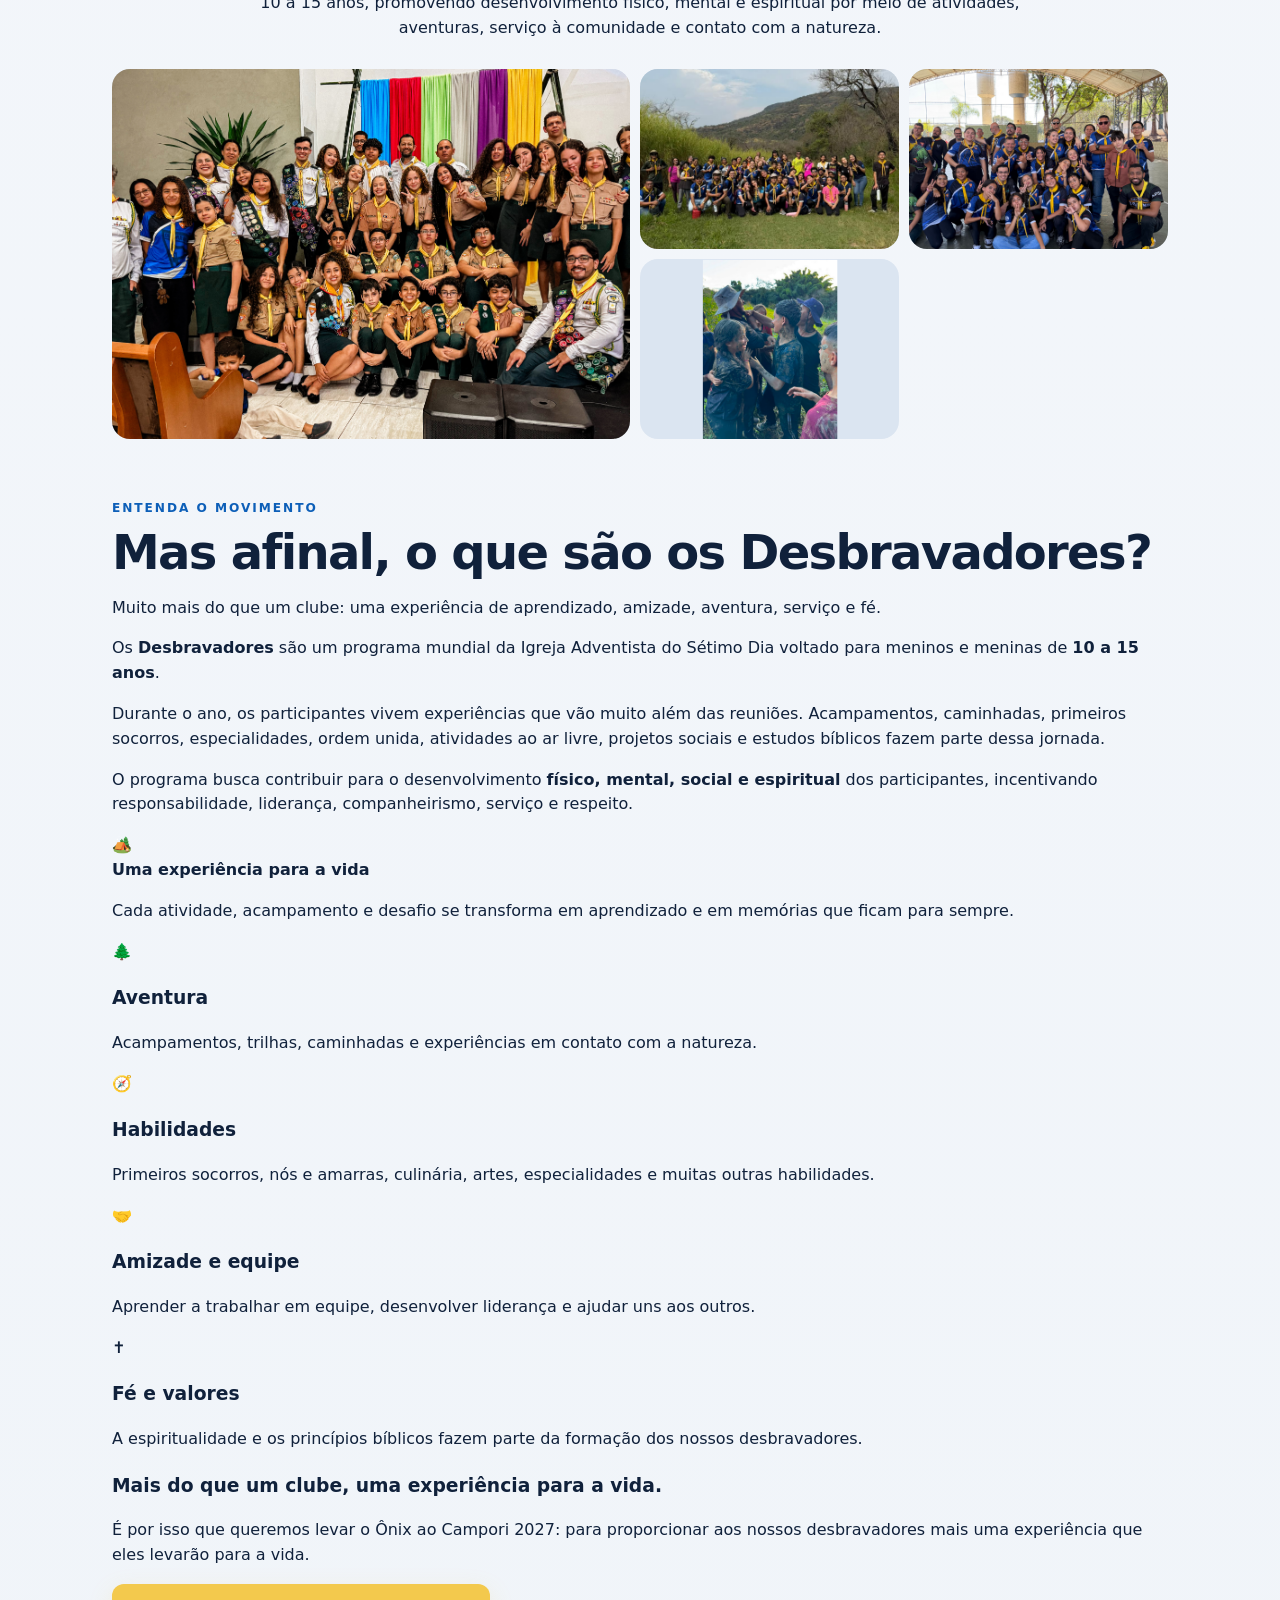
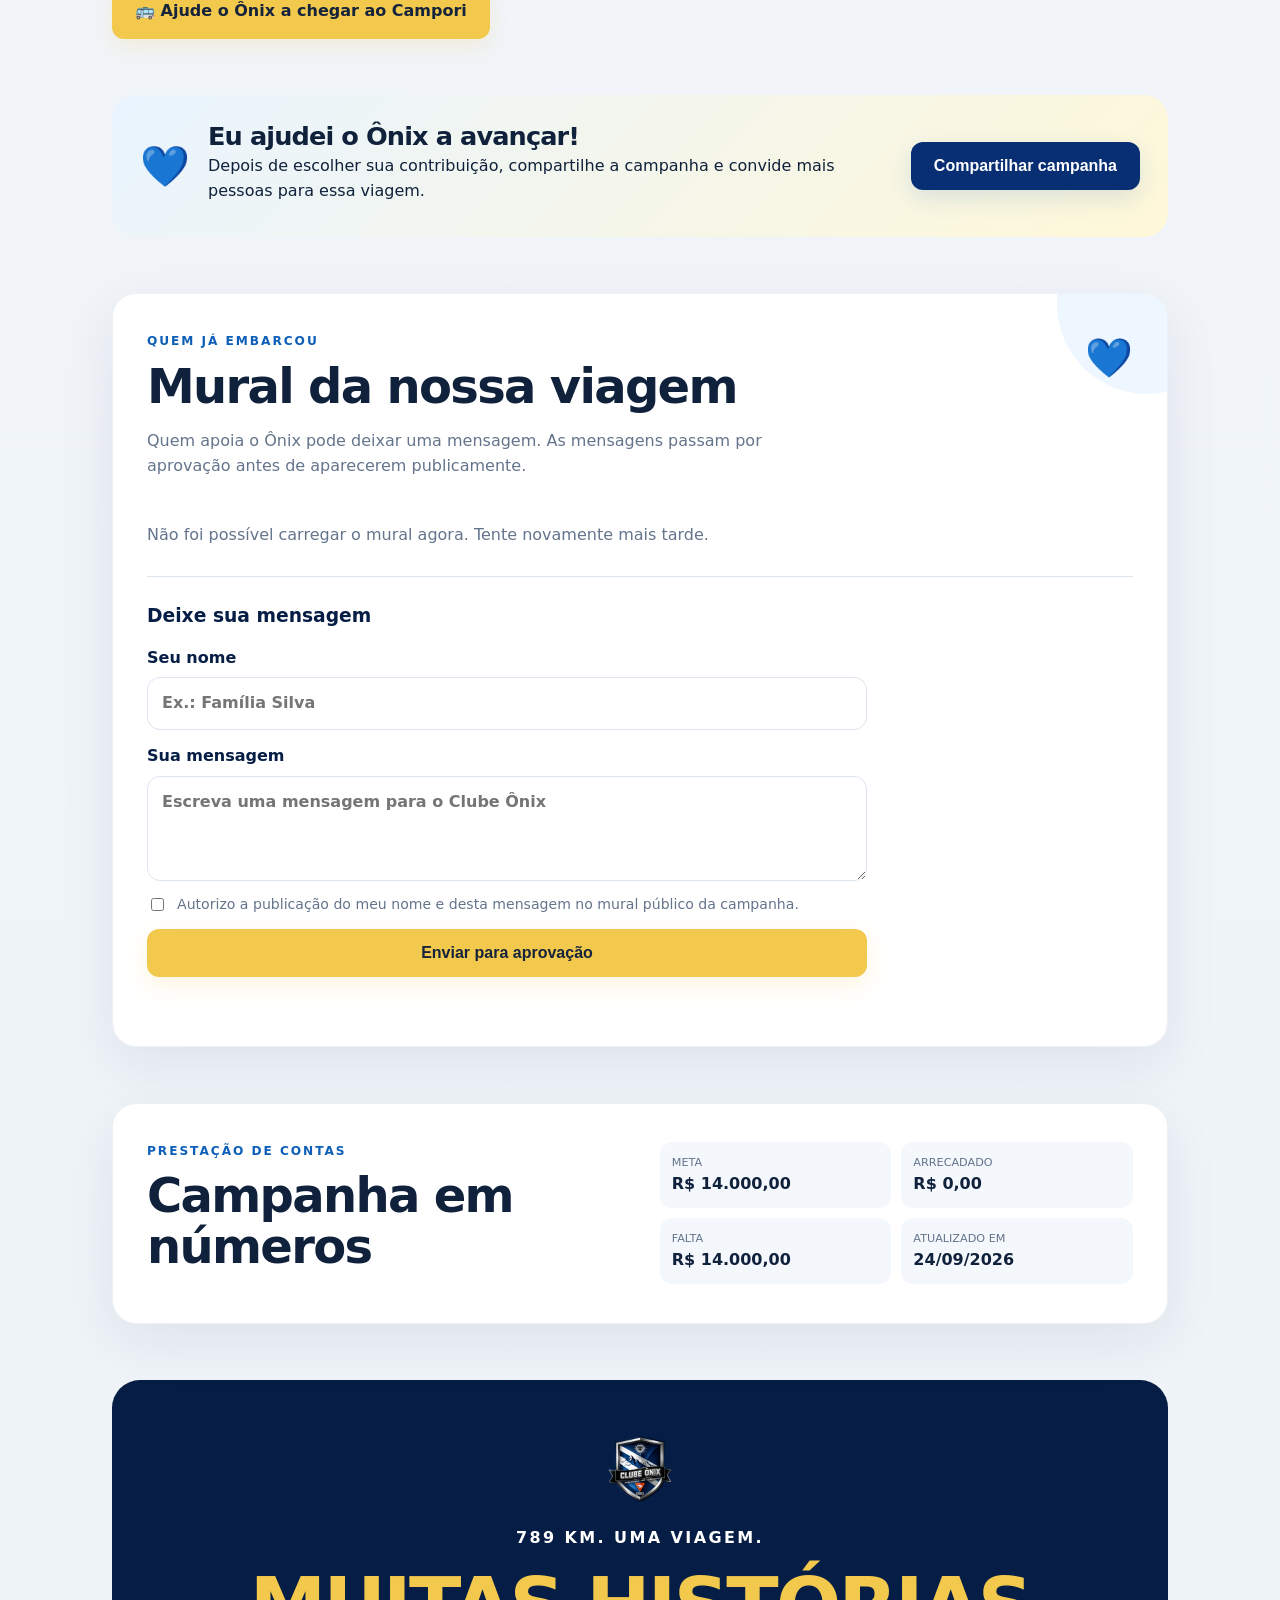
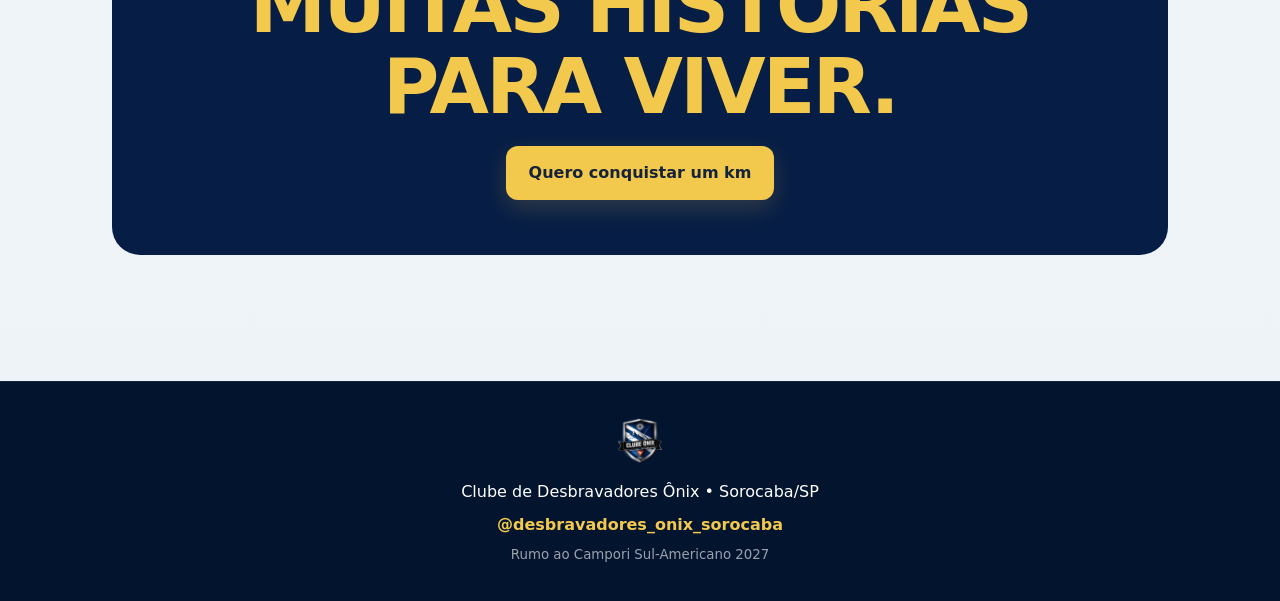
==== commit 8343836e: "Update index.html" ====
--- a/index.html
+++ b/index.html
@@ -1,55 +1,810 @@
 <!doctype html>
-<html lang="pt-BR"><head><meta charset="utf-8"><meta name="viewport" content="width=device-width,initial-scale=1">
-<title>Ônix Rumo ao Campori 2027</title><meta name="description" content="Ajude o Clube de Desbravadores Ônix a conquistar os 789 km da viagem para o Campori Sul-Americano 2027.">
-<meta property="og:title" content="Ônix Rumo ao Campori 2027"><meta property="og:description" content="Ajude nosso ônibus a conquistar 789 km até o Campori 2027."><meta property="og:type" content="website">
-<link rel="stylesheet" href="style.css"></head><body>
+<html lang="pt-BR">
+<head>
+<meta charset="utf-8">
+<meta name="viewport" content="width=device-width,initial-scale=1">
+
+<title>Ônix Rumo ao Campori 2027</title>
+
+<meta name="description" content="Ajude o Clube de Desbravadores Ônix a conquistar os 789 km da viagem para o Campori Sul-Americano 2027.">
+
+<meta property="og:title" content="Ônix Rumo ao Campori 2027">
+<meta property="og:description" content="Ajude nosso ônibus a conquistar 789 km até o Campori 2027.">
+<meta property="og:type" content="website">
+
+<link rel="stylesheet" href="style.css">
+</head>
+
+<body>
+
 <header class="hero">
-  <nav><img src="assets/logo-onix.png" class="nav-logo" alt="Logo Clube Ônix"><a href="#ajudar" class="mini-btn">Quero ajudar</a></nav>
-  <div class="hero-content"><p class="eyebrow">CLUBE DE DESBRAVADORES ÔNIX</p><h1>ÔNIX RUMO AO<br><span>CAMPORI 2027</span></h1><p class="route">SOROCABA <b>→</b> BARRETOS <b>→</b> SOROCABA</p><p class="lead">Ajude nosso ônibus a percorrer os <strong>789 km</strong> dessa viagem.</p>
-  <div class="countdown countdown-live" aria-label="Contagem regressiva para a partida"><span>FALTAM PARA A PARTIDA</span><div class="countdown-grid"><div><strong id="countDays">—</strong><small>DIAS</small></div><div><strong id="countHours">—</strong><small>HORAS</small></div><div><strong id="countMinutes">—</strong><small>MIN</small></div><div><strong id="countSeconds">—</strong><small>SEG</small></div></div><p id="departureLabel">11/01/2027 • 23:00</p></div>
-  <div class="hero-numbers"><div><strong id="heroRaised">R$ 0</strong><small>arrecadados</small></div><div><strong>R$ 14 mil</strong><small>nossa meta</small></div><div><strong>R$ 17,74</strong><small>≈ 1 km</small></div></div>
-  <a class="btn" href="#ajudar">Quero conquistar quilômetros</a></div>
+
+  <nav>
+    <img src="assets/logo-onix.png" class="nav-logo" alt="Logo Clube Ônix">
+    <a href="#ajudar" class="mini-btn">Quero ajudar</a>
+  </nav>
+
+  <div class="hero-content">
+
+    <p class="eyebrow">CLUBE DE DESBRAVADORES ÔNIX</p>
+
+    <h1>
+      ÔNIX RUMO AO<br>
+      <span>CAMPORI 2027</span>
+    </h1>
+
+    <p class="route">
+      SOROCABA <b>→</b> BARRETOS <b>→</b> SOROCABA
+    </p>
+
+    <p class="lead">
+      Ajude nosso ônibus a percorrer os <strong>789 km</strong> dessa viagem.
+    </p>
+
+    <div class="countdown countdown-live" aria-label="Contagem regressiva para a partida">
+
+      <span>FALTAM PARA A PARTIDA</span>
+
+      <div class="countdown-grid">
+
+        <div>
+          <strong id="countDays">—</strong>
+          <small>DIAS</small>
+        </div>
+
+        <div>
+          <strong id="countHours">—</strong>
+          <small>HORAS</small>
+        </div>
+
+        <div>
+          <strong id="countMinutes">—</strong>
+          <small>MIN</small>
+        </div>
+
+        <div>
+          <strong id="countSeconds">—</strong>
+          <small>SEG</small>
+        </div>
+
+      </div>
+
+      <p id="departureLabel">11/01/2027 • 23:00</p>
+
+    </div>
+
+    <div class="hero-numbers">
+
+      <div>
+        <strong id="heroRaised">R$ 0</strong>
+        <small>arrecadados</small>
+      </div>
+
+      <div>
+        <strong>R$ 14 mil</strong>
+        <small>nossa meta</small>
+      </div>
+
+      <div>
+        <strong>R$ 17,74</strong>
+        <small>≈ 1 km</small>
+      </div>
+
+    </div>
+
+    <a class="btn" href="#ajudar">
+      Quero conquistar quilômetros
+    </a>
+
+  </div>
+
 </header>
+
+
 <main>
-<section class="card journey"><div class="section-head"><div><span class="tag">NOSSA VIAGEM</span><h2>Veja até onde já chegamos</h2></div><strong id="pctBig">0%</strong></div>
-  <div class="road-wrap"><div class="road"><div id="roadFill" class="road-fill"></div><span id="bus" class="bus">🚌</span><span class="pin start">Sorocaba</span><span class="pin middle">Barretos 🏕️</span><span class="pin end">Sorocaba 🏠</span></div></div>
-  <div class="milestones"><span>0%</span><span>25%</span><span>50% • BARRETOS</span><span>75%</span><span>100%</span></div>
-  <p id="milestoneMessage" class="milestone-message">A viagem está só começando. Cada quilômetro conta! 💙</p>
-  <div class="stats"><div><b id="raised">R$ 0,00</b><small>arrecadados</small></div><div><b id="km">0 km</b><small>de 789 km</small></div><div><b id="remaining">R$ 14.000,00</b><small>ainda faltam</small></div></div>
-</section>
-
-<section id="ajudar" class="help"><span class="tag">FAÇA PARTE</span><h2>Quantos quilômetros você quer conquistar com o Ônix?</h2><p>Cada <strong>R$ 17,74</strong> representa aproximadamente 1 km da nossa jornada.</p>
-<div class="options"><button data-value="17.74" data-km="1"><b>1 KM</b><small>R$ 17,74</small></button><button data-value="88.70" data-km="5"><b>5 KM</b><small>R$ 88,70</small></button><button data-value="177.40" data-km="10"><b>10 KM</b><small>R$ 177,40</small></button><button data-value="354.80" data-km="20"><b>20 KM</b><small>R$ 354,80</small></button></div>
-<label class="custom-label">Ou escolha outro valor <span class="input-money">R$ <input id="custom" inputmode="decimal" type="number" min="1" step="0.01" placeholder="100,00"></span></label>
-<div id="impactBox" class="impact-box"><span>🚌</span><div><small>SUA AJUDA REPRESENTA</small><strong id="impact">Escolha um valor acima</strong><p id="impactText">O ônibus vai avançar simbolicamente junto com a sua contribuição.</p></div></div>
-</section>
-
-<section class="card contribution"><span class="tag">CONTRIBUIÇÃO OFICIAL</span><h2>Contribua pelo 7me</h2><div class="three-steps"><div><b>1</b><span>Escolha seus<br><strong>quilômetros</strong></span></div><i>→</i><div><b>2</b><span>Copie o<br><strong>valor</strong></span></div><i>→</i><div><b>3</b><span>Contribua pelo<br><strong>7me</strong></span></div></div>
-<div class="selected-contribution"><span>Valor para informar no 7me</span><strong id="selectedValue">Escolha uma opção acima</strong></div>
-<div class="action-row"><button class="btn disabled" id="copyValue" disabled>Copiar valor</button><a class="btn secondary disabled-link" id="go7me" href="#" aria-disabled="true">Continuar para o 7me ↗</a></div><p id="sevenMeNotice" class="muted">O link oficial do 7me será adicionado em breve.</p>
-<div class="post-contribution"><a class="btn proof-btn" id="proof" target="_blank">✓ Já contribuí — enviar comprovante</a><p>Depois de concluir no 7me, envie o comprovante para registrarmos sua ajuda na campanha.</p></div>
-</section>
-
-<section class="why"><div><span class="tag">TRANSPARÊNCIA</span><h2>Por que R$ 14.000?</h2><p>Esta campanha é destinada <strong>exclusivamente ao transporte de ônibus</strong> do Clube Ônix para o Campori Sul-Americano de Desbravadores 2027, em Barretos/SP.</p></div><div class="goal"><span>🚌</span><small>TRANSPORTE DO ÔNIBUS</small><strong>R$ 14.000,00</strong></div></section>
-
-<section class="about"><span class="tag">CONHEÇA O ÔNIX</span><h2>Quem você está ajudando</h2><p>Fundado em 2003, o Clube de Desbravadores Ônix trabalha com crianças e adolescentes de 10 a 15 anos, promovendo desenvolvimento físico, mental e espiritual por meio de atividades, aventuras, serviço à comunidade e contato com a natureza.</p>
-<div class="gallery">
-  <figure><div class="photo-placeholder">FOTO 1<br><small>assets/foto-1.png</small></div><img src="assets/foto-1.png" alt="Atividade do Clube Ônix" onerror="this.style.display='none'"></figure>
-  <figure><div class="photo-placeholder">FOTO 2<br><small>assets/foto-2.png</small></div><img src="assets/foto-2.png" alt="Desbravadores do Clube Ônix" onerror="this.style.display='none'"></figure>
-  <figure><div class="photo-placeholder">FOTO 3<br><small>assets/foto-3.png</small></div><img src="assets/foto-3.png" alt="Momento do Clube Ônix" onerror="this.style.display='none'"></figure>
-  <figure><div class="photo-placeholder">FOTO 4<br><small>assets/foto-4.png</small></div><img src="assets/foto-4.png" alt="Clube Ônix em atividade" onerror="this.style.display='none'"></figure>
-</div></section>
-
-<section class="share-card"><span>💙</span><div><h2>Eu ajudei o Ônix a avançar!</h2><p id="shareHelpText">Depois de escolher sua contribuição, compartilhe a campanha e convide mais pessoas para essa viagem.</p></div><button id="shareHelp" class="btn secondary">Compartilhar campanha</button></section>
-
-<section class="supporters card"><div class="supporters-head"><div><span class="tag">QUEM JÁ EMBARCOU</span><h2>Mural da nossa viagem</h2><p>Quem apoia o Ônix pode deixar uma mensagem. As mensagens passam por aprovação antes de aparecerem publicamente.</p></div><span class="supporters-heart">💙</span></div>
-<div id="supportersList" class="message-wall"></div><p id="supportersEmpty" class="muted supporters-empty">Seja uma das primeiras pessoas a deixar uma mensagem para o Ônix. 💙</p>
-<div class="wall-form-wrap"><h3>Deixe sua mensagem</h3><form id="supporterForm" class="wall-form"><label>Seu nome<input id="supporterName" maxlength="60" required placeholder="Ex.: Família Silva"></label><label>Sua mensagem<textarea id="supporterMessage" maxlength="280" required placeholder="Escreva uma mensagem para o Clube Ônix"></textarea></label><label class="consent"><input id="supporterConsent" type="checkbox" required><span>Autorizo a publicação do meu nome e desta mensagem no mural público da campanha.</span></label><button class="btn" id="sendSupporterMessage" type="submit">Enviar para aprovação</button><p id="wallStatus" class="muted" role="status"></p></form></div></section>
-
-<section class="accountability card"><div><span class="tag">PRESTAÇÃO DE CONTAS</span><h2>Campanha em números</h2></div><div class="account-grid"><p><small>META</small><b>R$ 14.000,00</b></p><p><small>ARRECADADO</small><b id="accountRaised">R$ 0,00</b></p><p><small>FALTA</small><b id="accountRemaining">R$ 14.000,00</b></p><p><small>ATUALIZADO EM</small><b id="updatedAt">—</b></p></div></section>
-
-<section class="final"><img src="assets/logo-onix.png" alt="Logo Ônix"><p>789 KM. UMA VIAGEM.</p><h2>MUITAS HISTÓRIAS<br>PARA VIVER.</h2><a class="btn" href="#ajudar">Quero conquistar um km</a></section>
+
+<!-- NOSSA VIAGEM -->
+
+<section class="card journey">
+
+  <div class="section-head">
+
+    <div>
+      <span class="tag">NOSSA VIAGEM</span>
+      <h2>Veja até onde já chegamos</h2>
+    </div>
+
+    <strong id="pctBig">0%</strong>
+
+  </div>
+
+  <div class="road-wrap">
+
+    <div class="road">
+
+      <div id="roadFill" class="road-fill"></div>
+
+      <span id="bus" class="bus">🚌</span>
+
+      <span class="pin start">Sorocaba</span>
+
+      <span class="pin middle">Barretos 🏕️</span>
+
+      <span class="pin end">Sorocaba 🏠</span>
+
+    </div>
+
+  </div>
+
+  <div class="milestones">
+
+    <span>0%</span>
+    <span>25%</span>
+    <span>50% • BARRETOS</span>
+    <span>75%</span>
+    <span>100%</span>
+
+  </div>
+
+  <p id="milestoneMessage" class="milestone-message">
+    A viagem está só começando. Cada quilômetro conta! 💙
+  </p>
+
+  <div class="stats">
+
+    <div>
+      <b id="raised">R$ 0,00</b>
+      <small>arrecadados</small>
+    </div>
+
+    <div>
+      <b id="km">0 km</b>
+      <small>de 789 km</small>
+    </div>
+
+    <div>
+      <b id="remaining">R$ 14.000,00</b>
+      <small>ainda faltam</small>
+    </div>
+
+  </div>
+
+</section>
+
+
+<!-- AJUDE -->
+
+<section id="ajudar" class="help">
+
+  <span class="tag">FAÇA PARTE</span>
+
+  <h2>
+    Quantos quilômetros você quer conquistar com o Ônix?
+  </h2>
+
+  <p>
+    Cada <strong>R$ 17,74</strong> representa aproximadamente 1 km da nossa jornada.
+  </p>
+
+  <div class="options">
+
+    <button data-value="17.74" data-km="1">
+      <b>1 KM</b>
+      <small>R$ 17,74</small>
+    </button>
+
+    <button data-value="88.70" data-km="5">
+      <b>5 KM</b>
+      <small>R$ 88,70</small>
+    </button>
+
+    <button data-value="177.40" data-km="10">
+      <b>10 KM</b>
+      <small>R$ 177,40</small>
+    </button>
+
+    <button data-value="354.80" data-km="20">
+      <b>20 KM</b>
+      <small>R$ 354,80</small>
+    </button>
+
+  </div>
+
+  <label class="custom-label">
+
+    Ou escolha outro valor
+
+    <span class="input-money">
+      R$
+      <input
+        id="custom"
+        inputmode="decimal"
+        type="number"
+        min="1"
+        step="0.01"
+        placeholder="100,00"
+      >
+    </span>
+
+  </label>
+
+  <div id="impactBox" class="impact-box">
+
+    <span>🚌</span>
+
+    <div>
+
+      <small>SUA AJUDA REPRESENTA</small>
+
+      <strong id="impact">
+        Escolha um valor acima
+      </strong>
+
+      <p id="impactText">
+        O ônibus vai avançar simbolicamente junto com a sua contribuição.
+      </p>
+
+    </div>
+
+  </div>
+
+</section>
+
+
+<!-- CONTRIBUIÇÃO -->
+
+<section class="card contribution">
+
+  <span class="tag">CONTRIBUIÇÃO OFICIAL</span>
+
+  <h2>Contribua pelo 7me</h2>
+
+  <div class="three-steps">
+
+    <div>
+      <b>1</b>
+      <span>
+        Escolha seus<br>
+        <strong>quilômetros</strong>
+      </span>
+    </div>
+
+    <i>→</i>
+
+    <div>
+      <b>2</b>
+      <span>
+        Copie o<br>
+        <strong>valor</strong>
+      </span>
+    </div>
+
+    <i>→</i>
+
+    <div>
+      <b>3</b>
+      <span>
+        Contribua pelo<br>
+        <strong>7me</strong>
+      </span>
+    </div>
+
+  </div>
+
+  <div class="selected-contribution">
+
+    <span>Valor para informar no 7me</span>
+
+    <strong id="selectedValue">
+      Escolha uma opção acima
+    </strong>
+
+  </div>
+
+  <div class="action-row">
+
+    <button class="btn disabled" id="copyValue" disabled>
+      Copiar valor
+    </button>
+
+    <a
+      class="btn secondary disabled-link"
+      id="go7me"
+      href="#"
+      aria-disabled="true"
+    >
+      Continuar para o 7me ↗
+    </a>
+
+  </div>
+
+  <p id="sevenMeNotice" class="muted">
+    O link oficial do 7me será adicionado em breve.
+  </p>
+
+  <div class="post-contribution">
+
+    <a class="btn proof-btn" id="proof" target="_blank">
+      ✓ Já contribuí — enviar comprovante
+    </a>
+
+    <p>
+      Depois de concluir no 7me, envie o comprovante para registrarmos sua ajuda na campanha.
+    </p>
+
+  </div>
+
+</section>
+
+
+<!-- TRANSPARÊNCIA -->
+
+<section class="why">
+
+  <div>
+
+    <span class="tag">TRANSPARÊNCIA</span>
+
+    <h2>Por que R$ 14.000?</h2>
+
+    <p>
+      Esta campanha é destinada
+      <strong>exclusivamente ao transporte de ônibus</strong>
+      do Clube Ônix para o Campori Sul-Americano de Desbravadores 2027,
+      em Barretos/SP.
+    </p>
+
+  </div>
+
+  <div class="goal">
+
+    <span>🚌</span>
+
+    <small>TRANSPORTE DO ÔNIBUS</small>
+
+    <strong>R$ 14.000,00</strong>
+
+  </div>
+
+</section>
+
+
+<!-- QUEM É O ÔNIX -->
+
+<section class="about">
+
+  <span class="tag">CONHEÇA O ÔNIX</span>
+
+  <h2>Quem você está ajudando</h2>
+
+  <p>
+    Fundado em 2003, o Clube de Desbravadores Ônix trabalha com crianças
+    e adolescentes de 10 a 15 anos, promovendo desenvolvimento físico,
+    mental e espiritual por meio de atividades, aventuras, serviço à
+    comunidade e contato com a natureza.
+  </p>
+
+  <div class="gallery">
+
+    <figure>
+      <div class="photo-placeholder">
+        FOTO 1<br>
+        <small>assets/foto-1.png</small>
+      </div>
+
+      <img
+        src="assets/foto-1.png"
+        alt="Atividade do Clube Ônix"
+        onerror="this.style.display='none'"
+      >
+    </figure>
+
+    <figure>
+      <div class="photo-placeholder">
+        FOTO 2<br>
+        <small>assets/foto-2.png</small>
+      </div>
+
+      <img
+        src="assets/foto-2.png"
+        alt="Desbravadores do Clube Ônix"
+        onerror="this.style.display='none'"
+      >
+    </figure>
+
+    <figure>
+      <div class="photo-placeholder">
+        FOTO 3<br>
+        <small>assets/foto-3.png</small>
+      </div>
+
+      <img
+        src="assets/foto-3.png"
+        alt="Momento do Clube Ônix"
+        onerror="this.style.display='none'"
+      >
+    </figure>
+
+    <figure>
+      <div class="photo-placeholder">
+        FOTO 4<br>
+        <small>assets/foto-4.png</small>
+      </div>
+
+      <img
+        src="assets/foto-4.png"
+        alt="Clube Ônix em atividade"
+        onerror="this.style.display='none'"
+      >
+    </figure>
+
+  </div>
+
+</section>
+
+
+<!-- O QUE SÃO OS DESBRAVADORES -->
+
+<section class="pathfinders-about">
+
+  <div class="pathfinders-heading">
+
+    <span class="tag">ENTENDA O MOVIMENTO</span>
+
+    <h2>Mas afinal, o que são os Desbravadores?</h2>
+
+    <p>
+      Muito mais do que um clube: uma experiência de aprendizado,
+      amizade, aventura, serviço e fé.
+    </p>
+
+  </div>
+
+
+  <div class="pathfinders-intro">
+
+    <div class="pathfinders-text">
+
+      <p>
+        Os <strong>Desbravadores</strong> são um programa mundial da
+        Igreja Adventista do Sétimo Dia voltado para meninos e meninas
+        de <strong>10 a 15 anos</strong>.
+      </p>
+
+      <p>
+        Durante o ano, os participantes vivem experiências que vão muito
+        além das reuniões. Acampamentos, caminhadas, primeiros socorros,
+        especialidades, ordem unida, atividades ao ar livre, projetos
+        sociais e estudos bíblicos fazem parte dessa jornada.
+      </p>
+
+      <p>
+        O programa busca contribuir para o desenvolvimento
+        <strong>físico, mental, social e espiritual</strong> dos
+        participantes, incentivando responsabilidade, liderança,
+        companheirismo, serviço e respeito.
+      </p>
+
+    </div>
+
+
+    <div class="pathfinders-highlight">
+
+      <div class="highlight-icon">🏕️</div>
+
+      <strong>Uma experiência para a vida</strong>
+
+      <p>
+        Cada atividade, acampamento e desafio se transforma em
+        aprendizado e em memórias que ficam para sempre.
+      </p>
+
+    </div>
+
+  </div>
+
+
+  <div class="pathfinders-cards">
+
+    <article>
+
+      <div class="pathfinder-icon">🌲</div>
+
+      <h3>Aventura</h3>
+
+      <p>
+        Acampamentos, trilhas, caminhadas e experiências
+        em contato com a natureza.
+      </p>
+
+    </article>
+
+
+    <article>
+
+      <div class="pathfinder-icon">🧭</div>
+
+      <h3>Habilidades</h3>
+
+      <p>
+        Primeiros socorros, nós e amarras, culinária,
+        artes, especialidades e muitas outras habilidades.
+      </p>
+
+    </article>
+
+
+    <article>
+
+      <div class="pathfinder-icon">🤝</div>
+
+      <h3>Amizade e equipe</h3>
+
+      <p>
+        Aprender a trabalhar em equipe, desenvolver liderança
+        e ajudar uns aos outros.
+      </p>
+
+    </article>
+
+
+    <article>
+
+      <div class="pathfinder-icon">✝️</div>
+
+      <h3>Fé e valores</h3>
+
+      <p>
+        A espiritualidade e os princípios bíblicos fazem parte
+        da formação dos nossos desbravadores.
+      </p>
+
+    </article>
+
+  </div>
+
+
+  <div class="pathfinders-closing">
+
+    <h3>
+      Mais do que um clube, uma experiência para a vida.
+    </h3>
+
+    <p>
+      É por isso que queremos levar o Ônix ao Campori 2027:
+      para proporcionar aos nossos desbravadores mais uma experiência
+      que eles levarão para a vida.
+    </p>
+
+    <a href="#ajudar" class="btn">
+      🚌 Ajude o Ônix a chegar ao Campori
+    </a>
+
+  </div>
+
+</section>
+
+
+<!-- COMPARTILHAMENTO -->
+
+<section class="share-card">
+
+  <span>💙</span>
+
+  <div>
+
+    <h2>Eu ajudei o Ônix a avançar!</h2>
+
+    <p id="shareHelpText">
+      Depois de escolher sua contribuição, compartilhe a campanha
+      e convide mais pessoas para essa viagem.
+    </p>
+
+  </div>
+
+  <button id="shareHelp" class="btn secondary">
+    Compartilhar campanha
+  </button>
+
+</section>
+
+
+<!-- MURAL -->
+
+<section class="supporters card">
+
+  <div class="supporters-head">
+
+    <div>
+
+      <span class="tag">QUEM JÁ EMBARCOU</span>
+
+      <h2>Mural da nossa viagem</h2>
+
+      <p>
+        Quem apoia o Ônix pode deixar uma mensagem.
+        As mensagens passam por aprovação antes de aparecerem publicamente.
+      </p>
+
+    </div>
+
+    <span class="supporters-heart">💙</span>
+
+  </div>
+
+
+  <div id="supportersList" class="message-wall"></div>
+
+  <p id="supportersEmpty" class="muted supporters-empty">
+    Seja uma das primeiras pessoas a deixar uma mensagem para o Ônix. 💙
+  </p>
+
+
+  <div class="wall-form-wrap">
+
+    <h3>Deixe sua mensagem</h3>
+
+    <form id="supporterForm" class="wall-form">
+
+      <label>
+        Seu nome
+
+        <input
+          id="supporterName"
+          maxlength="60"
+          required
+          placeholder="Ex.: Família Silva"
+        >
+      </label>
+
+
+      <label>
+
+        Sua mensagem
+
+        <textarea
+          id="supporterMessage"
+          maxlength="280"
+          required
+          placeholder="Escreva uma mensagem para o Clube Ônix"
+        ></textarea>
+
+      </label>
+
+
+      <label class="consent">
+
+        <input
+          id="supporterConsent"
+          type="checkbox"
+          required
+        >
+
+        <span>
+          Autorizo a publicação do meu nome e desta mensagem
+          no mural público da campanha.
+        </span>
+
+      </label>
+
+
+      <button
+        class="btn"
+        id="sendSupporterMessage"
+        type="submit"
+      >
+        Enviar para aprovação
+      </button>
+
+
+      <p
+        id="wallStatus"
+        class="muted"
+        role="status"
+      ></p>
+
+    </form>
+
+  </div>
+
+</section>
+
+
+<!-- PRESTAÇÃO DE CONTAS -->
+
+<section class="accountability card">
+
+  <div>
+
+    <span class="tag">PRESTAÇÃO DE CONTAS</span>
+
+    <h2>Campanha em números</h2>
+
+  </div>
+
+
+  <div class="account-grid">
+
+    <p>
+      <small>META</small>
+      <b>R$ 14.000,00</b>
+    </p>
+
+    <p>
+      <small>ARRECADADO</small>
+      <b id="accountRaised">R$ 0,00</b>
+    </p>
+
+    <p>
+      <small>FALTA</small>
+      <b id="accountRemaining">R$ 14.000,00</b>
+    </p>
+
+    <p>
+      <small>ATUALIZADO EM</small>
+      <b id="updatedAt">—</b>
+    </p>
+
+  </div>
+
+</section>
+
+
+<!-- FINAL -->
+
+<section class="final">
+
+  <img src="assets/logo-onix.png" alt="Logo Ônix">
+
+  <p>789 KM. UMA VIAGEM.</p>
+
+  <h2>
+    MUITAS HISTÓRIAS<br>
+    PARA VIVER.
+  </h2>
+
+  <a class="btn" href="#ajudar">
+    Quero conquistar um km
+  </a>
+
+</section>
+
 </main>
-<footer><img src="assets/logo-onix.png" alt="Logo Ônix"><p>Clube de Desbravadores Ônix • Sorocaba/SP</p><a id="instagramLink" target="_blank"></a><small>Rumo ao Campori Sul-Americano 2027</small></footer>
-<a class="sticky-help" href="#ajudar">🚌 Ajudar o Ônix</a><a id="wa" class="wa" target="_blank" aria-label="Falar pelo WhatsApp">WhatsApp</a>
-<script src="config.js"></script><script src="script.js"></script></body></html>
+
+
+<footer>
+
+  <img src="assets/logo-onix.png" alt="Logo Ônix">
+
+  <p>
+    Clube de Desbravadores Ônix • Sorocaba/SP
+  </p>
+
+  <a id="instagramLink" target="_blank"></a>
+
+  <small>
+    Rumo ao Campori Sul-Americano 2027
+  </small>
+
+</footer>
+
+
+<a class="sticky-help" href="#ajudar">
+  🚌 Ajudar o Ônix
+</a>
+
+<a
+  id="wa"
+  class="wa"
+  target="_blank"
+  aria-label="Falar pelo WhatsApp"
+>
+  WhatsApp
+</a>
+
+
+<script src="config.js"></script>
+<script src="script.js"></script>
+
+</body>
+</html>
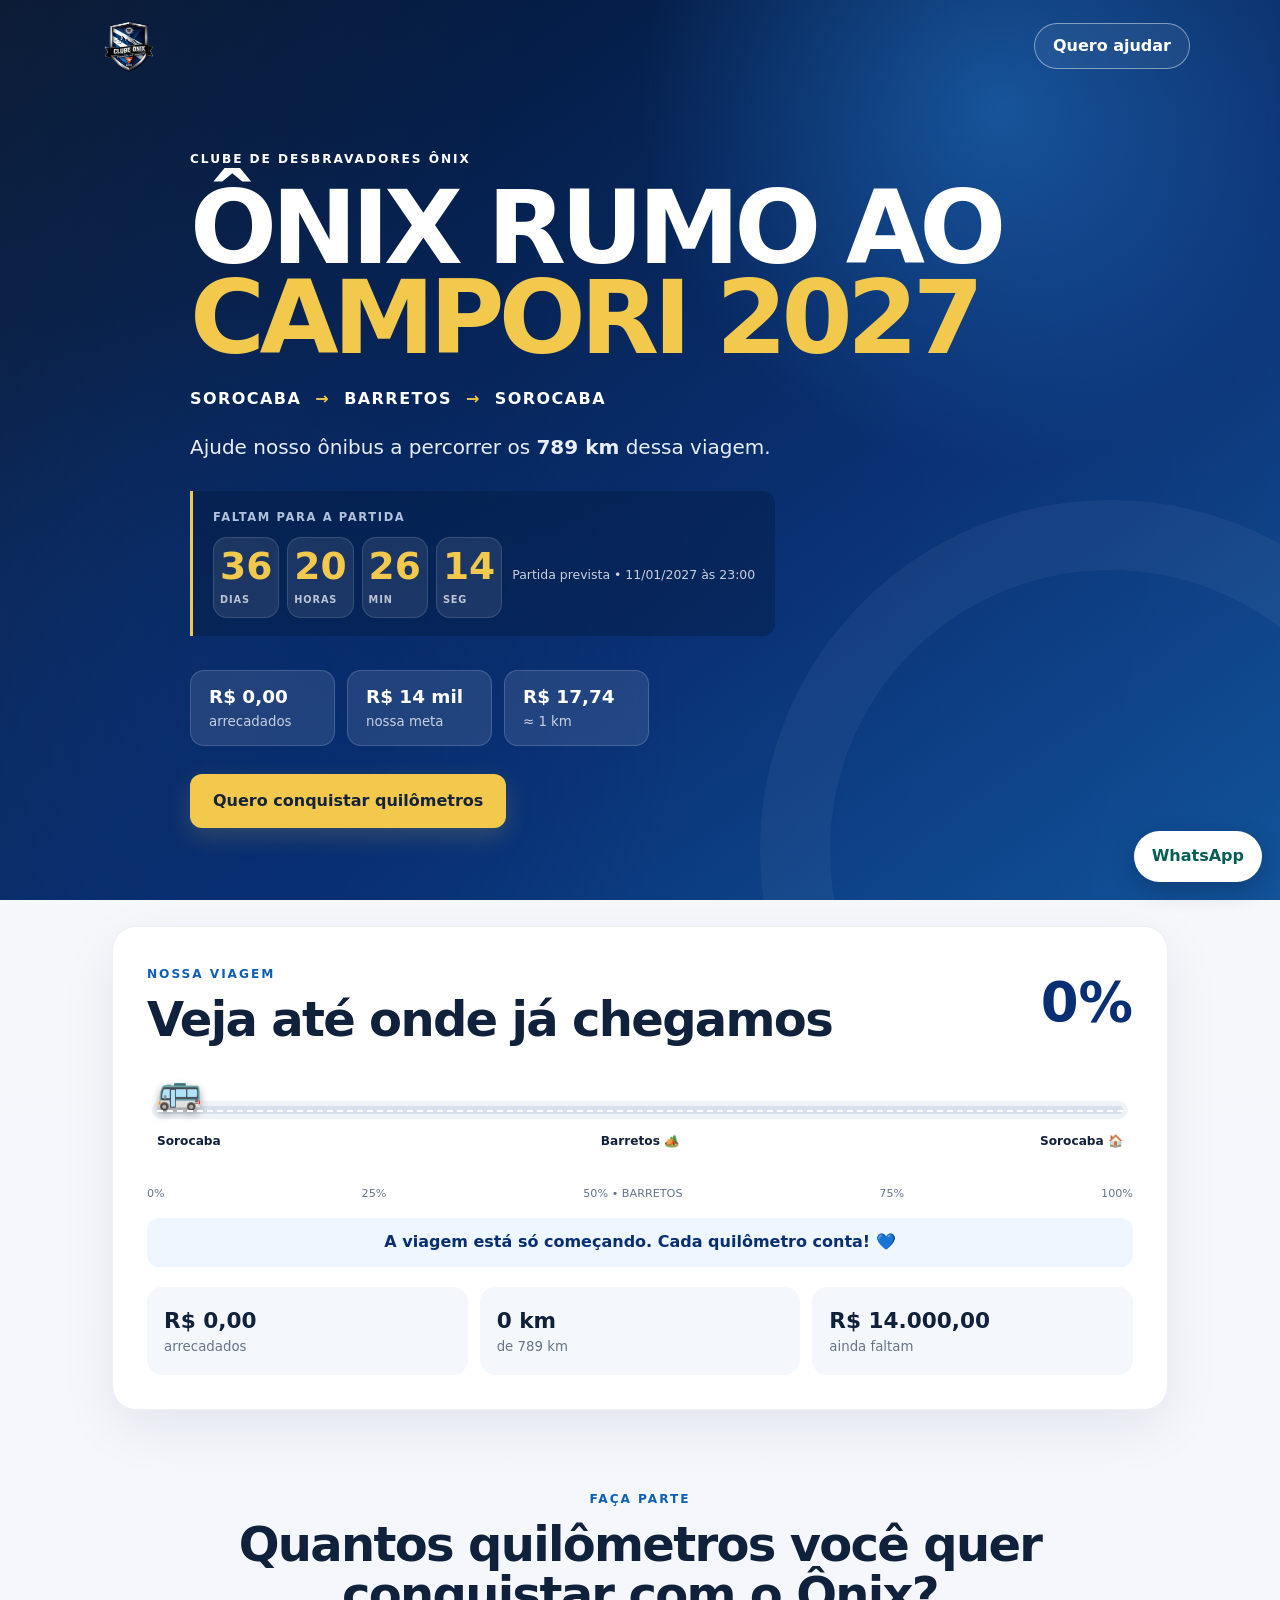
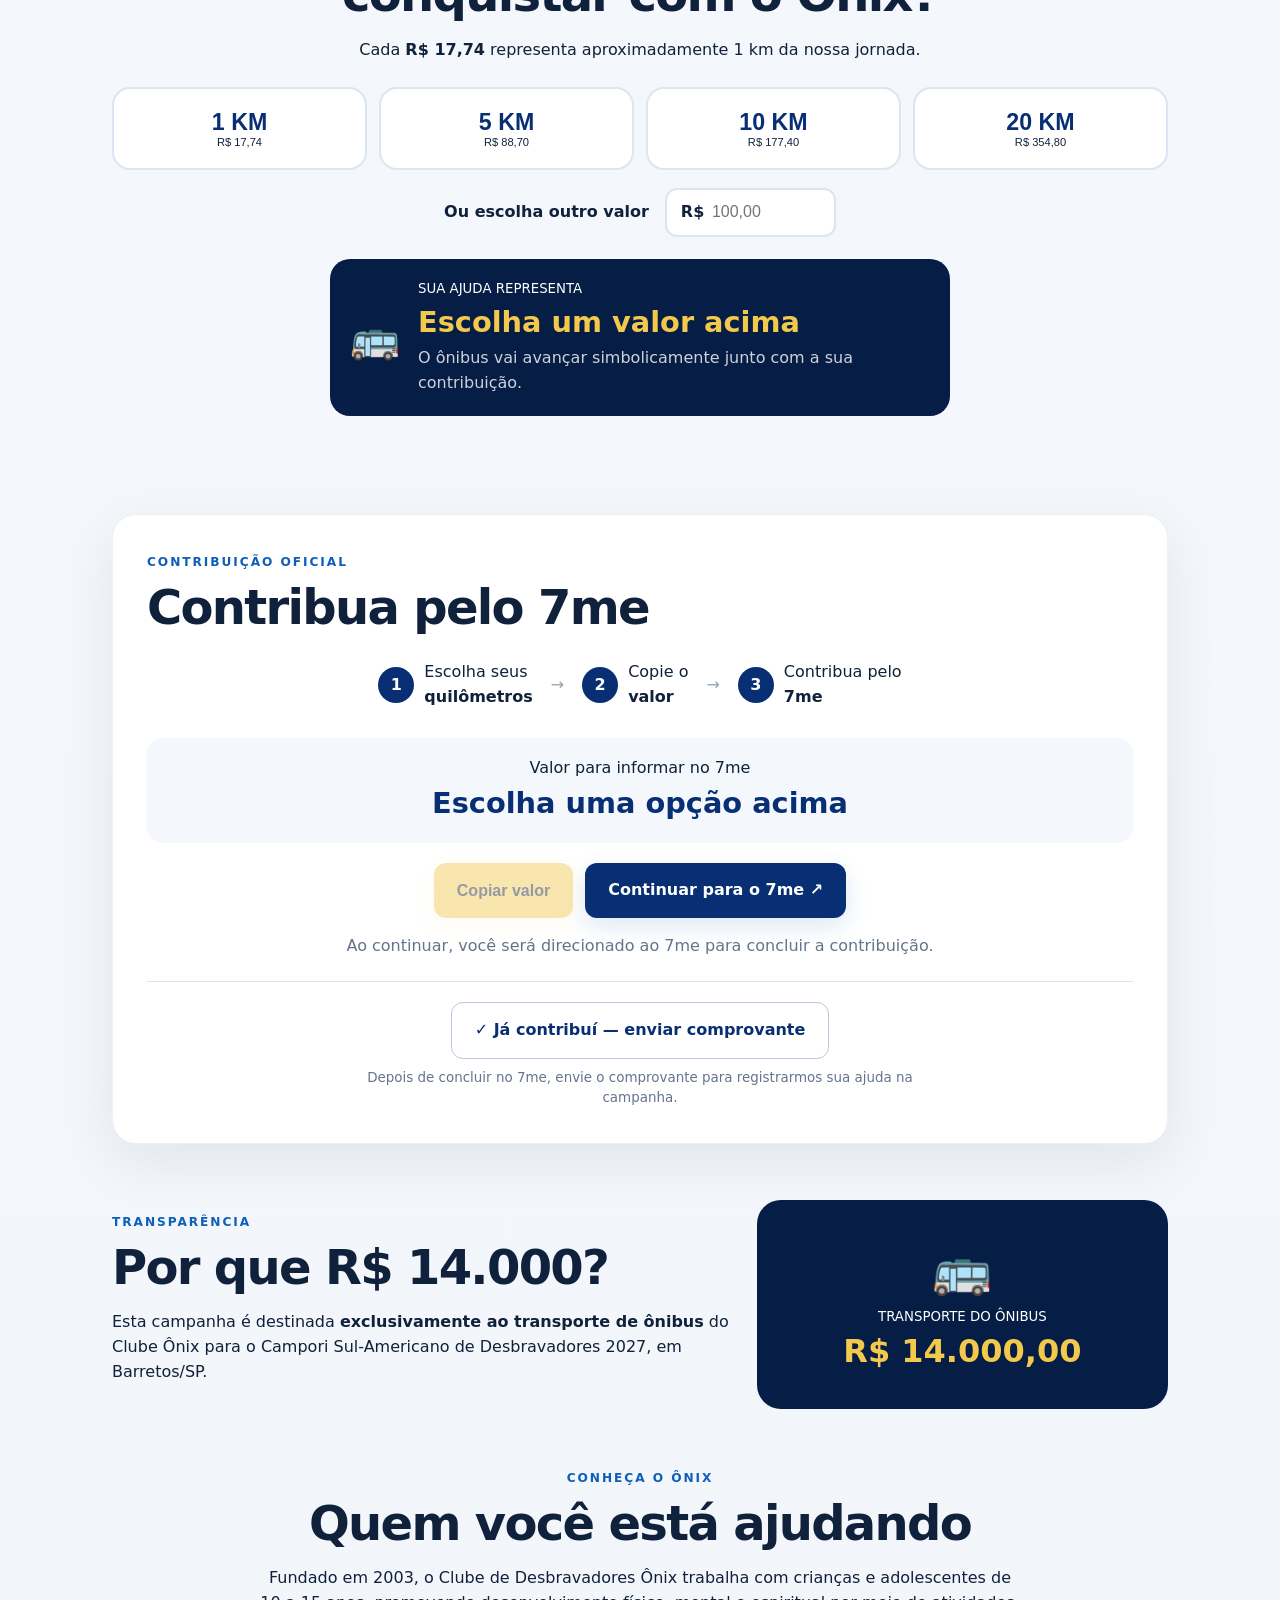
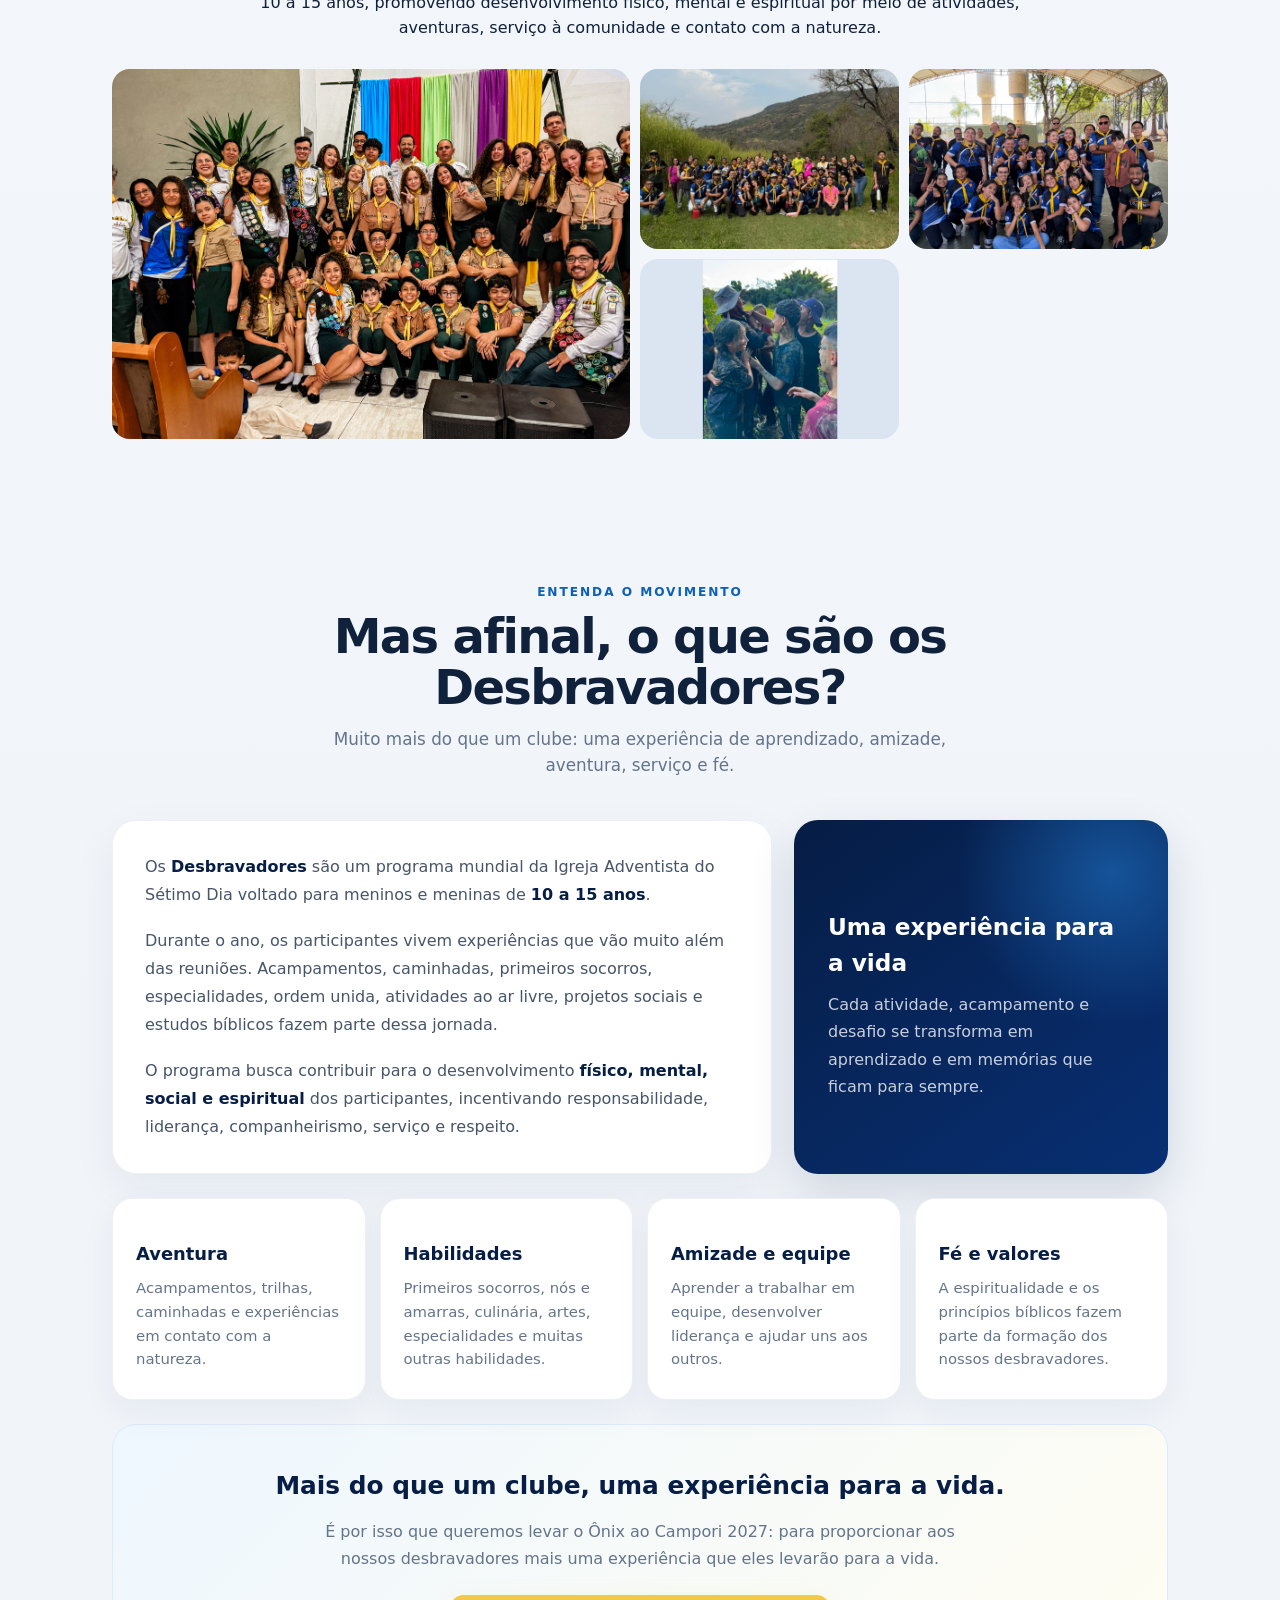
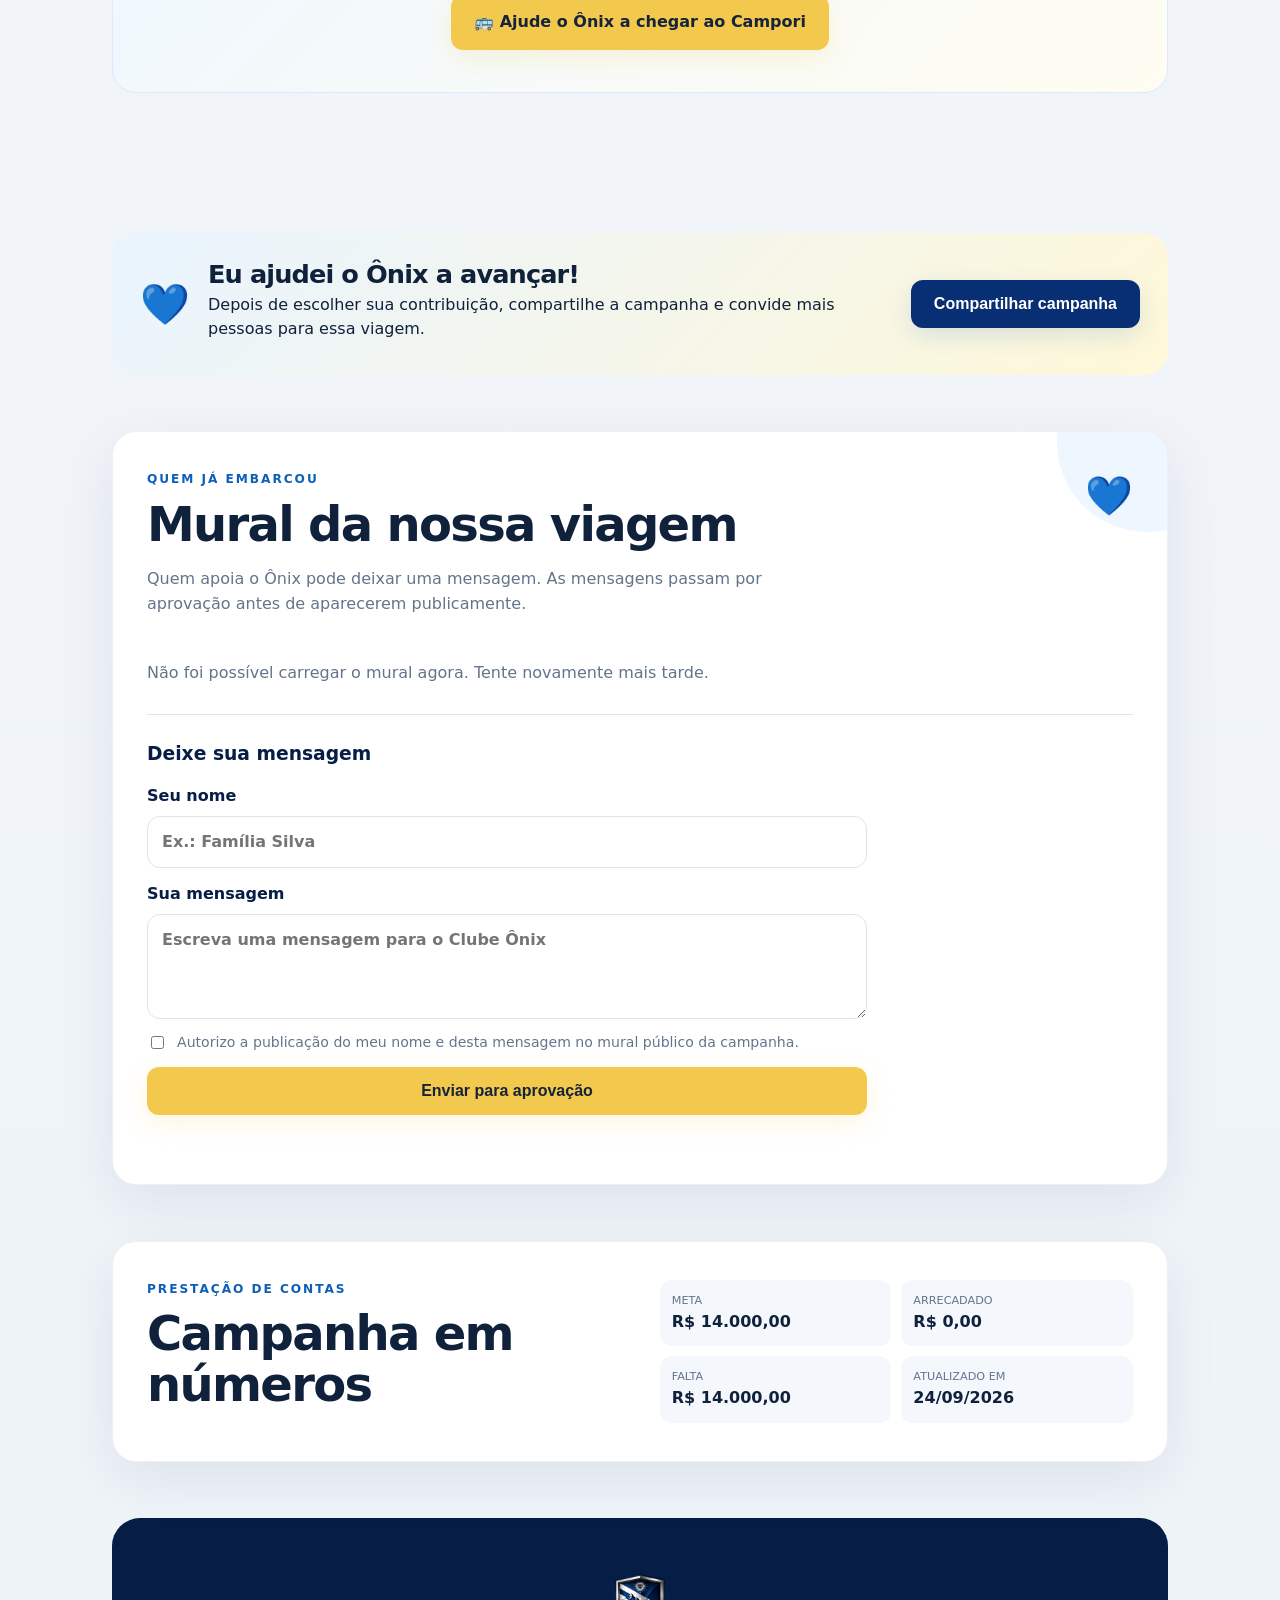
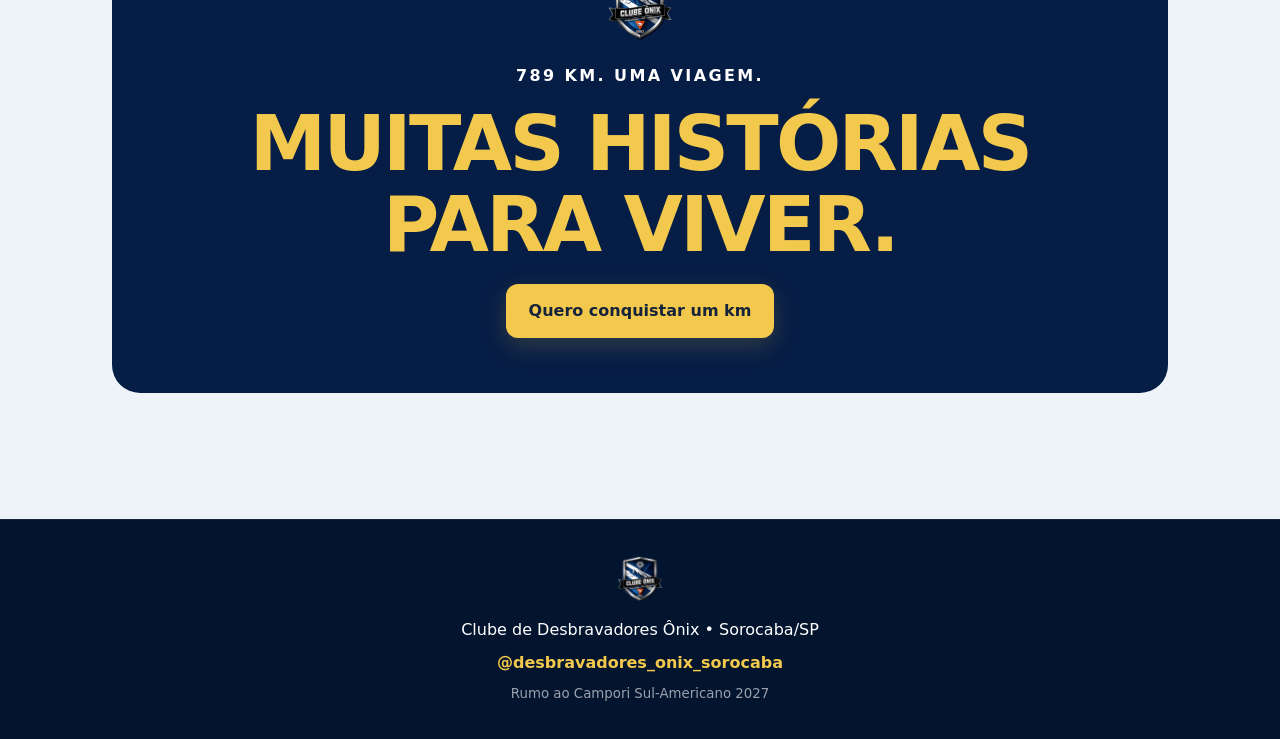
==== commit b19bb5a8: "Update index.html" ====
--- a/index.html
+++ b/index.html
@@ -490,7 +490,7 @@
 
     <div class="pathfinders-highlight">
 
-      <div class="highlight-icon">🏕️</div>
+      <div class="highlight-icon"> </div>
 
       <strong>Uma experiência para a vida</strong>
 
@@ -508,7 +508,7 @@
 
     <article>
 
-      <div class="pathfinder-icon">🌲</div>
+      <div class="pathfinder-icon"> </div>
 
       <h3>Aventura</h3>
 
@@ -522,7 +522,7 @@
 
     <article>
 
-      <div class="pathfinder-icon">🧭</div>
+      <div class="pathfinder-icon"> </div>
 
       <h3>Habilidades</h3>
 
@@ -536,7 +536,7 @@
 
     <article>
 
-      <div class="pathfinder-icon">🤝</div>
+      <div class="pathfinder-icon"> </div>
 
       <h3>Amizade e equipe</h3>
 
@@ -550,7 +550,7 @@
 
     <article>
 
-      <div class="pathfinder-icon">✝️</div>
+      <div class="pathfinder-icon"> </div>
 
       <h3>Fé e valores</h3>
 
--- a/style.css
+++ b/style.css
@@ -41,3 +41,201 @@
 .consent input{margin-top:3px}
 #wallStatus{min-height:1.3em;margin:0}
 @media(max-width:680px){.message-wall{grid-template-columns:1fr}.countdown-live{padding:14px!important}.countdown-grid{gap:5px}.countdown-grid>div{border-radius:11px;padding:9px 3px}.countdown-grid small{font-size:.52rem}}
+/* =========================================================
+   V5 — SOBRE OS DESBRAVADORES
+   ========================================================= */
+
+.pathfinders-about {
+  margin: 70px 0;
+  padding: 70px 0;
+}
+
+.pathfinders-heading {
+  max-width: 780px;
+  margin: 0 auto 42px;
+  text-align: center;
+}
+
+.pathfinders-heading h2 {
+  margin-bottom: 14px;
+}
+
+.pathfinders-heading p {
+  max-width: 650px;
+  margin: 0 auto;
+  color: var(--muted);
+  font-size: 1.05rem;
+}
+
+
+/* INTRODUÇÃO */
+
+.pathfinders-intro {
+  display: grid;
+  grid-template-columns: 1.5fr .85fr;
+  gap: 22px;
+  margin-bottom: 24px;
+}
+
+.pathfinders-text {
+  background: #fff;
+  border: 1px solid rgba(8,47,115,.07);
+  border-radius: var(--radius);
+  padding: 32px;
+  box-shadow: 0 15px 45px rgba(6,29,69,.06);
+}
+
+.pathfinders-text p {
+  margin: 0 0 18px;
+  color: #475569;
+  line-height: 1.75;
+}
+
+.pathfinders-text p:last-child {
+  margin-bottom: 0;
+}
+
+.pathfinders-text strong {
+  color: var(--navy);
+}
+
+
+/* DESTAQUE */
+
+.pathfinders-highlight {
+  display: flex;
+  flex-direction: column;
+  justify-content: center;
+  padding: 34px;
+  border-radius: var(--radius);
+  color: #fff;
+  background:
+    radial-gradient(circle at 85% 15%, rgba(33,121,205,.55), transparent 35%),
+    linear-gradient(145deg, var(--navy), var(--blue));
+  box-shadow: 0 18px 45px rgba(6,29,69,.14);
+}
+
+.highlight-icon {
+  font-size: 2.8rem;
+  margin-bottom: 15px;
+}
+
+.pathfinders-highlight strong {
+  font-size: 1.45rem;
+  margin-bottom: 10px;
+}
+
+.pathfinders-highlight p {
+  margin: 0;
+  color: rgba(255,255,255,.78);
+  line-height: 1.7;
+}
+
+
+/* CARDS */
+
+.pathfinders-cards {
+  display: grid;
+  grid-template-columns: repeat(4, 1fr);
+  gap: 14px;
+}
+
+.pathfinders-cards article {
+  background: #fff;
+  border: 1px solid rgba(8,47,115,.07);
+  border-radius: 20px;
+  padding: 27px 23px;
+  box-shadow: 0 12px 35px rgba(6,29,69,.055);
+  transition: transform .2s ease, box-shadow .2s ease;
+}
+
+.pathfinders-cards article:hover {
+  transform: translateY(-4px);
+  box-shadow: 0 18px 40px rgba(6,29,69,.09);
+}
+
+.pathfinder-icon {
+  font-size: 2.1rem;
+  margin-bottom: 14px;
+}
+
+.pathfinders-cards h3 {
+  margin: 0 0 9px;
+  color: var(--navy);
+  font-size: 1.12rem;
+}
+
+.pathfinders-cards p {
+  margin: 0;
+  color: var(--muted);
+  font-size: .93rem;
+  line-height: 1.6;
+}
+
+
+/* FECHAMENTO */
+
+.pathfinders-closing {
+  margin-top: 24px;
+  padding: 42px 28px;
+  text-align: center;
+  border-radius: var(--radius);
+  border: 1px solid #dbeafe;
+  background:
+    linear-gradient(135deg, #eef7ff 0%, #fffdf2 100%);
+}
+
+.pathfinders-closing h3 {
+  margin: 0 0 12px;
+  color: var(--navy);
+  font-size: 1.55rem;
+}
+
+.pathfinders-closing p {
+  max-width: 680px;
+  margin: 0 auto 23px;
+  color: var(--muted);
+  line-height: 1.7;
+}
+
+
+/* RESPONSIVO */
+
+@media(max-width:850px) {
+
+  .pathfinders-intro {
+    grid-template-columns: 1fr;
+  }
+
+  .pathfinders-cards {
+    grid-template-columns: repeat(2, 1fr);
+  }
+
+}
+
+
+@media(max-width:520px) {
+
+  .pathfinders-about {
+    margin: 50px 0;
+    padding: 25px 0;
+  }
+
+  .pathfinders-text,
+  .pathfinders-highlight {
+    padding: 25px;
+  }
+
+  .pathfinders-cards {
+    grid-template-columns: 1fr;
+  }
+
+  .pathfinders-closing {
+    padding: 32px 21px;
+  }
+
+  .pathfinders-closing h3 {
+    font-size: 1.35rem;
+  }
+
+}
